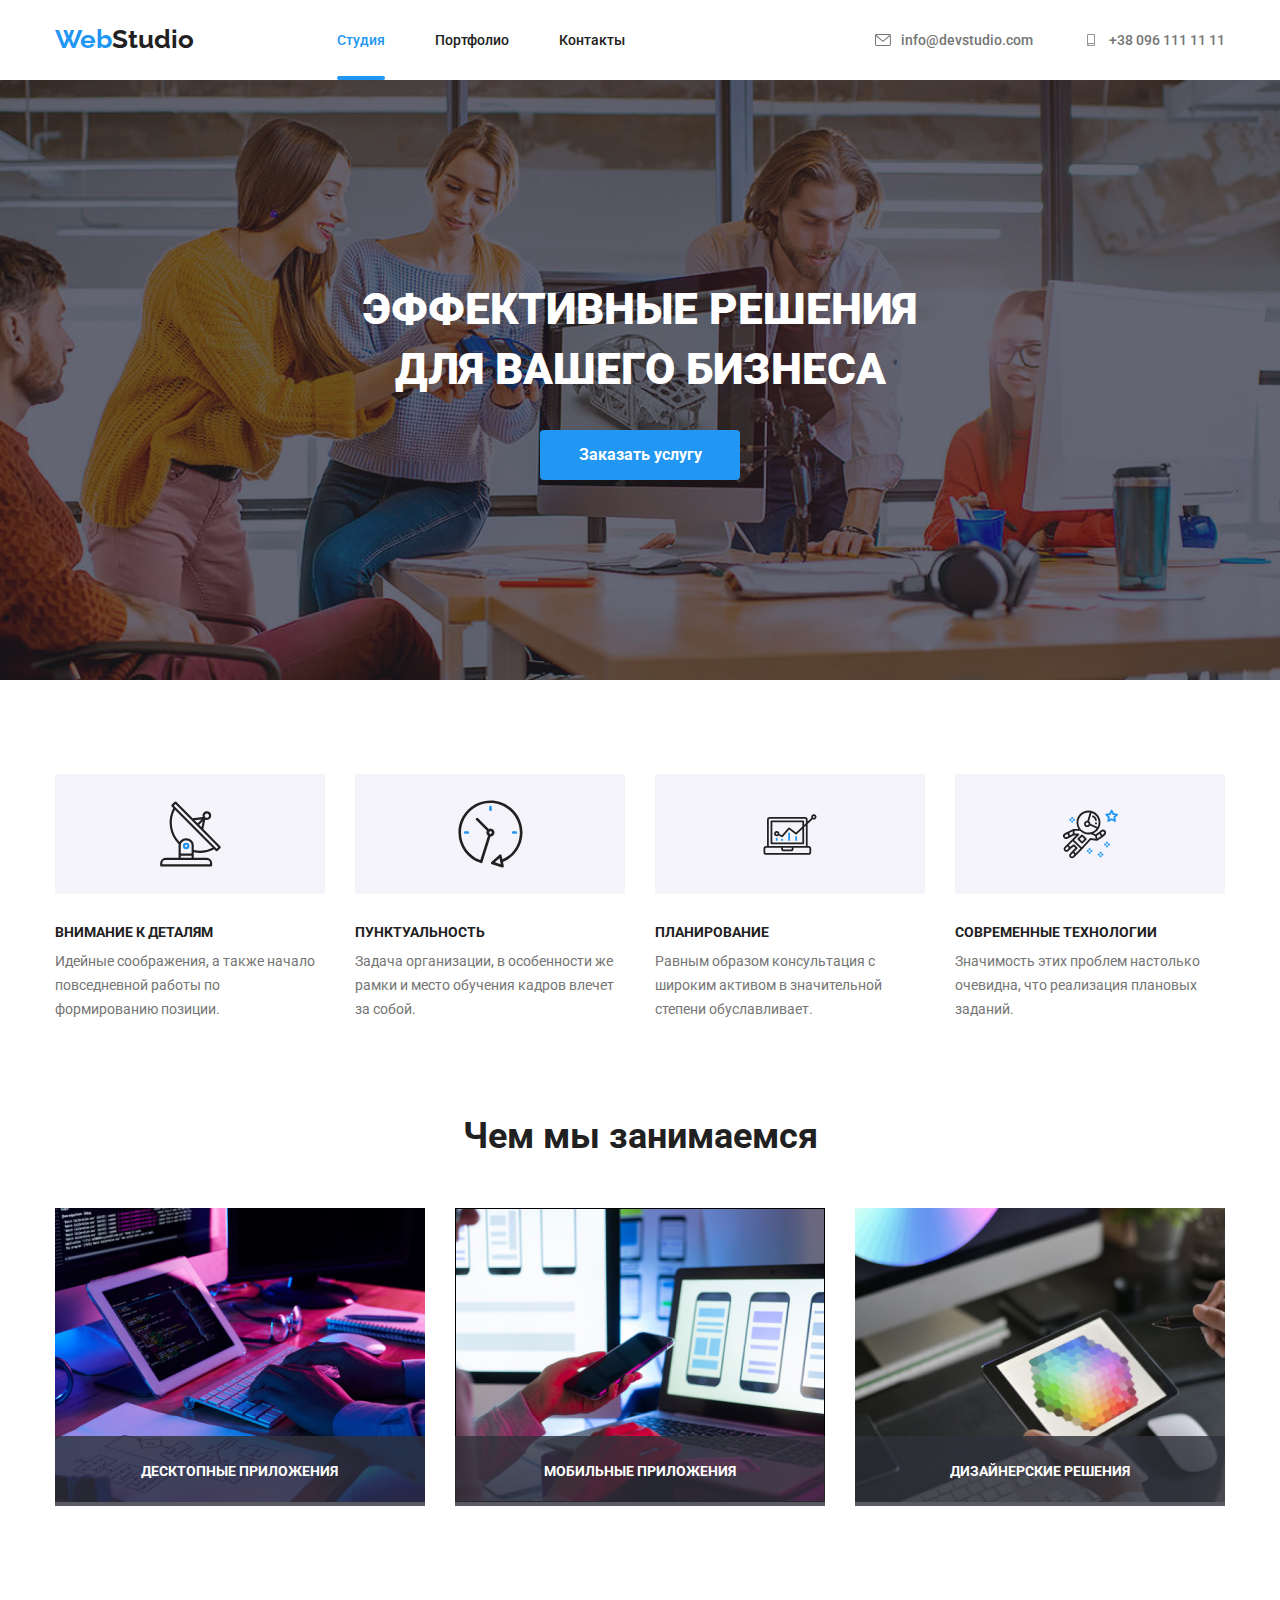
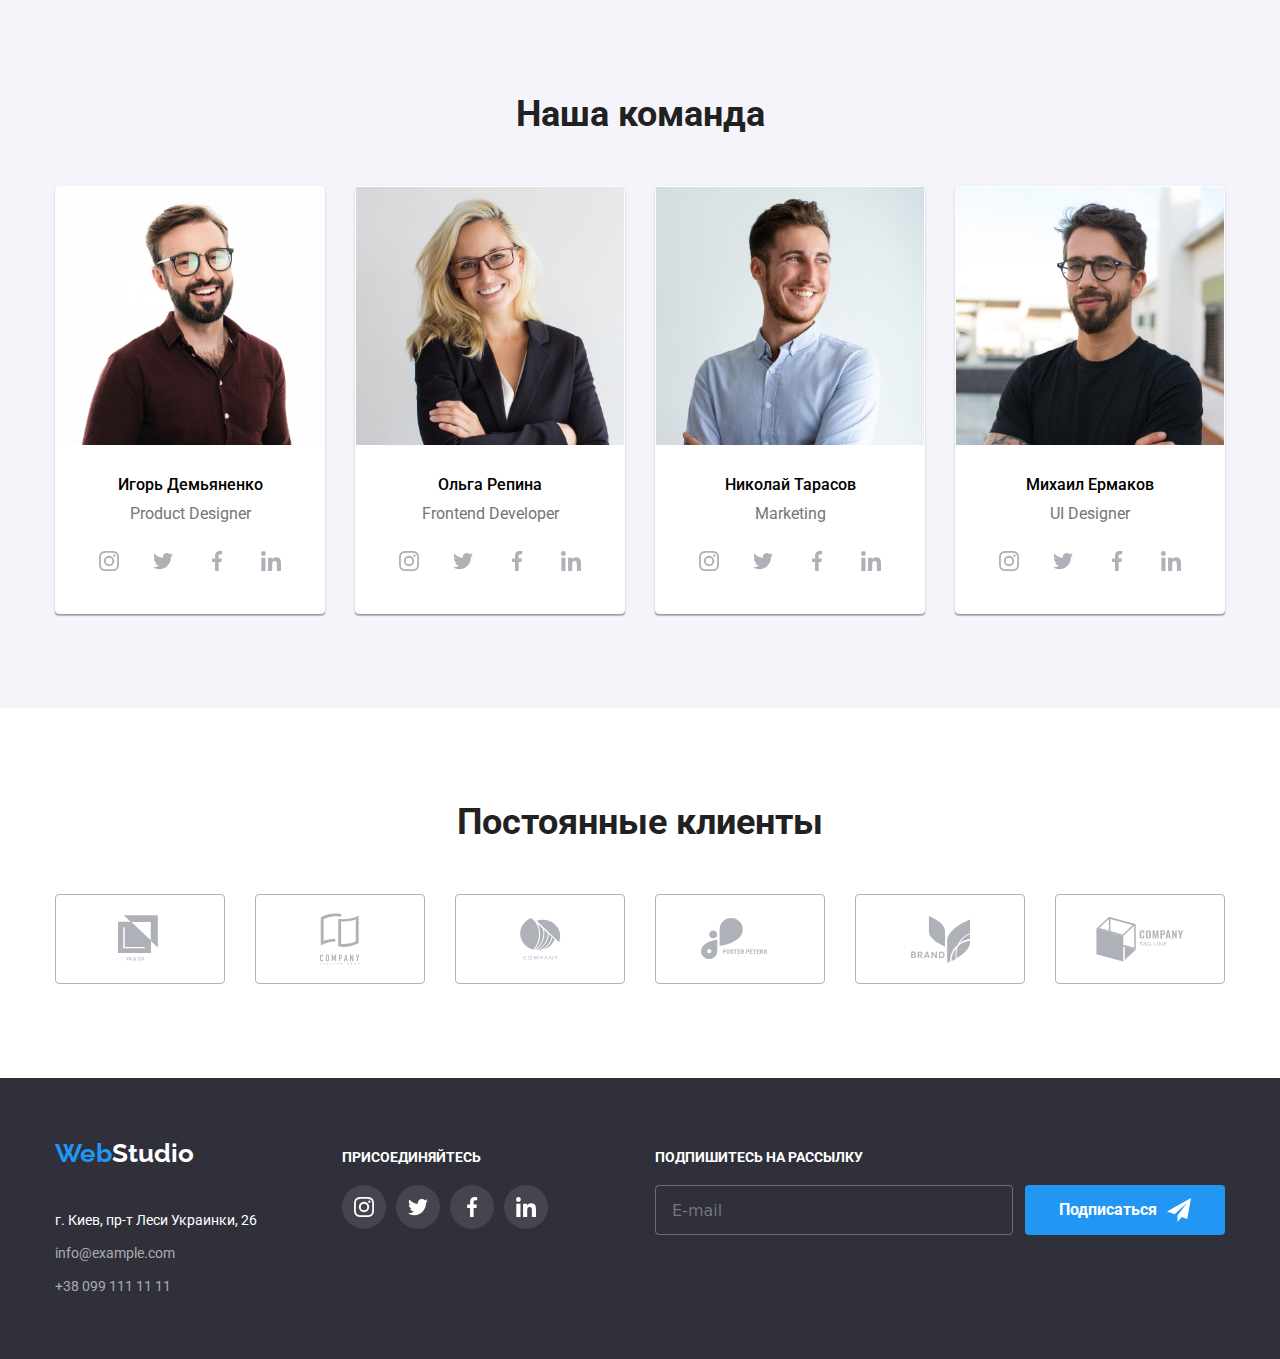
==== index.html @ daccf3bf "..." ====
<!DOCTYPE html>
<html lang="ru">
<head>
    <meta charset="UTF-8">
    <meta name="viewport" content="width=device-width, initial-scale=1.0">
    <title>Document</title>
    <link rel="stylesheet" href="./css/modern-normalize.css">
    <link rel="stylesheet" href="./css/main.css">
    <link rel="stylesheet" href="./css/variables.css">
<link rel="preconnect" href="https://fonts.gstatic.com">
<link href="https://fonts.googleapis.com/css2?family=Raleway:wght@700&family=Roboto:wght@400;500;700;900&display=swap" rel="stylesheet">
</head>
<body>
    <!-- HEADER -->

    
    <header class="page-header">
        <div class="conteiner flex">
       <nav class="nav-list">
             <a class="logo" href="./index.html"><span class="logo-first">Web</span>Studio</a>
         <ul class="nav-item">
             <li><a class="nav-link studio" href="./index.html">Студия</a></li>
             <li><a class="nav-link" href="./portfolio.html">Портфолио</a></li>
             <li><a class="nav-link" href="">Контакты</a></li>
         </ul> 
        </nav>
    
    <ul class="contacts-list"> 
        <li class="contacts-item">
            <a class="contacts" href="mailto:info@devstudio.com">
                <svg class="mail-icon" width="16px" height="12px">
                    <use href="./images/symbol-defs.svg#mail-1">

                    </use>
                </svg>info@devstudio.com</a>
        </li>
        <li class="contacts-item">
            <a class="contacts" href="tel:+380961111111">
                <svg class="mail-icon" width="16px" height="12px">
                <use href="./images/symbol-defs.svg#smartphone">
                </use>
            </svg>+38 096 111 11 11</a>
        </li>
    </ul>

</div>
    </header>

<!-- MAIN -->

    <main>
        <section class="hero">
            <div class="conteiner">
            
            <h1 class="hero-title">Эффективные решения<br> для вашего бизнеса
            </h1>
            <button class="hero-btn" data-open-modal> Заказать услугу</button>
            </div>
        </section>
    
    
    <section class="advant">
        <div class="conteiner">
        <h2 class="visually-hidden">Про нас</h2>
        <ul class="advant-list">
           <li class="list">
               <div class="advant-icon-box">
               <svg class="advant-icon" width="65px" height="70px">
                   <use href="./images/symbol-defs.svg#antenna">

                   </use>
               </svg>
            </div>
               <h3 class="advant-title"> Внимание к деталям</h3>
               <p class="advant-descript">Идейные соображения, а также начало повседневной работы по формированию позиции.</p>
            </li>
           <li class="list">
            <div class="advant-icon-box">
            <svg class="advant-icon" width="67px" height="70px">
                <use href="./images/symbol-defs.svg#clock">
            
                </use>
            </svg>
        </div>
               <h3 class="advant-title">Пунктуальность</h3>
               <p class="advant-descript">Задача организации, в особенности же рамки и место обучения кадров влечет за собой.</p>
            </li>
           <li class="list">
            <div class="advant-icon-box">
                  <svg class="advant-icon" width="70px" height="53px">
                      <use href="./images/symbol-defs.svg#diagram">
                        
                    </use>
                  </svg>
                </div>
               <h3 class="advant-title">Планирование</h3>
               <p class="advant-descript">Равным образом консультация с широким активом в значительной степени обуславливает.</p>
            </li>
            <li class="list">
                <div class="advant-icon-box">
                  <svg class="advant-icon" width="55px" height="60px">
                      <use href="./images/symbol-defs.svg#astronaut">
                  
                       </use>
                  </svg>
                </div>
                <h3 class="advant-title">Современные технологии</h3>
                <p class="advant-descript">Значимость этих проблем настолько очевидна, что реализация плановых заданий.</p>
            </li>
        </ul>
        </div>
    </section>


    <section class="about">
        <div class="conteiner">
        <h2 class="about-title">Чем мы занимаемся</h2>
      <ul class="about-list">
          <li class="about-item">
              <a class="about-link" href="">
                  <div class="about-tumb"><img src="./images/box_1.jpg" alt="фото">
                    <div class="about-overlay">
                        <p class="about-text">Десктопные приложения</p>
                    </div>
                </div>
                </a>
            </li>
          <li class="about-item">
              <a class="about-link"  href="">
                  <div class="about-tumb"><img src="./images/box_2.jpg" alt="фото">
                    <div class="about-overlay">
                        <p class="about-text">Мобильные приложения</p>
                    </div>
                </div>
                </a>
            </li>
          <li class="about-item">
              <a class="about-link"  href="">
                  <div class="about-tumb"><img src="./images/box_3.jpg" alt="фото">
                    <div class="about-overlay">
                        <p class="about-text">Дизайнерские решения</p>
                    </div>
                </div>
                </a>
            </li>
        </ul>
        </div>
    </section>


    <section class="page-team">
        <div class="conteiner">
        <h2 class="team-title">Наша команда</h2>
        <ul class="team-list">
           <li>
               <img class="team-logo" src="./images/img_1.jpg" alt="фото" width="270">
               <h3 class="team">Игорь Демьяненко</h3>
               <p class="team-profession">Product Designer</p>
               <ul class="social-network">
                   <li class="social-item">
                       <a class="social-link" href="#">
                           <svg class="social-icon" width="20px" height="20px">
                               <use href="./images/symbol-defs.svg#instagram"></use>
                            </svg>
                        </a>
                    </li>
                   <li class="social-item">
                       <a class="social-link" href="#">
                           <svg class="social-icon" width="20px" height="20px">
                               <use href="./images/symbol-defs.svg#twitter"></use>
                            </svg>
                        </a>
                    </li>
                   <li class="social-item">
                       <a class="social-link" href="#">
                           <svg class="social-icon" width="20px" height="20px">
                               <use href="./images/symbol-defs.svg#facebook"></use>
                            </svg>
                        </a>
                </li>
                   <li class="social-item">
                       <a class="social-link" href="#">
                           <svg class="social-icon" width="20px" height="20px">
                               <use href="./images/symbol-defs.svg#linkedin"></use>
                            </svg>
                        </a>
                    </li>
               </ul>
        </li>
           <li>
               <img class="team-logo"  src="./images/img_2.jpg" alt="фото" width="270">
               <h3 class="team">Ольга Репина</h3>
               <p class="team-profession">Frontend Developer</p>
            <ul class="social-network">
                <li class="social-item">
                    <a class="social-link" href="#">
                        <svg class="social-icon" width="20px" height="20px">
                            <use href="./images/symbol-defs.svg#instagram"></use>
                        </svg>
                    </a>
                </li>
                <li class="social-item">
                    <a class="social-link" href="#">
                        <svg class="social-icon" width="20px" height="20px">
                            <use href="./images/symbol-defs.svg#twitter"></use>
                        </svg>
                    </a>
                </li>
                <li class="social-item">
                    <a class="social-link" href="#">
                        <svg class="social-icon" width="20px" height="20px">
                            <use href="./images/symbol-defs.svg#facebook"></use>
                        </svg>
                    </a>
                </li>
                <li class="social-item">
                    <a class="social-link" href="#">
                        <svg class="social-icon" width="20px" height="20px">
                            <use href="./images/symbol-defs.svg#linkedin"></use>
                        </svg>
                    </a>
                </li>
            </ul>
        </li>
           <li>
               <img class="team-logo"  src="./images/img_3.jpg" alt="фото" width="270">
               <h3 class="team">Николай Тарасов</h3>
               <p class="team-profession">Marketing</p>
            <ul class="social-network">
                <li class="social-item">
                    <a class="social-link" href="#">
                        <svg class="social-icon" width="20px" height="20px">
                            <use href="./images/symbol-defs.svg#instagram"></use>
                        </svg>
                    </a>
                </li>
                <li class="social-item">
                    <a class="social-link" href="#">
                        <svg class="social-icon" width="20px" height="20px">
                            <use href="./images/symbol-defs.svg#twitter"></use>
                        </svg>
                    </a>
                </li>
                <li class="social-item">
                    <a class="social-link" href="#">
                        <svg class="social-icon" width="20px" height="20px">
                            <use href="./images/symbol-defs.svg#facebook"></use>
                        </svg>
                    </a>
                </li>
                <li class="social-item">
                    <a class="social-link" href="#">
                        <svg class="social-icon" width="20px" height="20px">
                            <use href="./images/symbol-defs.svg#linkedin"></use>
                        </svg>
                    </a>
                </li>
            </ul>
        </li>
           <li>
               <img class="team-logo"   src="./images/img_4.jpg" alt="фото" width="270">
               <h3 class="team">Михаил Ермаков</h3>
               <p class="team-profession">UI Designer</p>
            <ul class="social-network">
                <li class="social-item">
                    <a class="social-link" href="#">
                        <svg class="social-icon" width="20px" height="20px">
                            <use href="./images/symbol-defs.svg#instagram"></use>
                        </svg>
                    </a>
                </li>
                <li class="social-item">
                    <a class="social-link" href="#">
                        <svg class="social-icon" width="20px" height="20px">
                            <use href="./images/symbol-defs.svg#twitter"></use>
                        </svg>
                    </a>
                </li>
                <li class="social-item">
                    <a class="social-link" href="#">
                        <svg class="social-icon" width="20px" height="20px">
                            <use href="./images/symbol-defs.svg#facebook"></use>
                        </svg>
                    </a>
                </li>
                <li class="social-item">
                    <a class="social-link" href="#">
                        <svg class="social-icon" width="20px" height="20px">
                            <use href="./images/symbol-defs.svg#linkedin"></use>
                        </svg>
                    </a>
                </li>
            </ul>
        </li>
        </ul>
    </div>
    </section>

    <section class="regular">
        <div class="conteiner">
        <h2 class="title-regular">Постоянные клиенты</h2>
        <ul class="regular-list">
            <li class="regular-item">
        <a class="link-regular" href="#">
            <svg class="icon-regular" width="44px" height="49px">
                <use href="./images/symbol-defs.svg#logo-1">

                </use>
            </svg>
        </a>
        </li>
        <li class="regular-item">
        <a class="link-regular" href="#"><svg class="icon-regular" width="40px" height="52px">
            <use href="./images/symbol-defs.svg#logo-2">
        
            </use>
        </svg>
    </a>
    </li>
    <li class="regular-item">
        <a class="link-regular" href="#"><svg class="icon-regular" width="41px" height="42px">
            <use href="./images/symbol-defs.svg#logo-3">
        
            </use>
        </svg>
    </a>
    </li>
    <li class="regular-item">
        <a class="link-regular" href="#"><svg class="icon-regular" width="79px" height="42px">
            <use href="./images/symbol-defs.svg#logo-4">
        
            </use>
        </svg>
    </a>
    </li>
    <li class="regular-item">
        <a class="link-regular" href="#"><svg class="icon-regular" width="59px" height="47px">
            <use href="./images/symbol-defs.svg#logo-5">
        
            </use>
        </svg>
    </a>
    </li>
    <li class="regular-item">
        <a class="link-regular" href="#"><svg class="icon-regular" width="88px" height="45px">
            <use href="./images/symbol-defs.svg#logo-6">
        
            </use>
        </svg>
    </a>
    </li>
    </ul>
    </div>
    </section>
    <div class="backdrop is-hidden" data-backdrop>
        <div class="modal">
            <form class="form">

                <h2 class="form-title">Оставьте свои данные,мы вам перезвоним</h2>

                <div class="form-grup">
                <label for="name">Имя</label>
                <div class="input-conteiner">
                <input type="text" class="form-input" name="name" id="name">
                <span class="grup-icon">
                    <svg width="18px" height="18px">
                        <use href="./images/symbol-defs.svg#person-black">
                    
                        </use>
                    </svg>
                </span>
                </div>
                </div>
                
                <div class="form-grup">
                <label for="tel">Телефон</label>
                <div class="input-conteiner">
                <input type="tel" class="form-input" name="tel" id="tel">
                <span class="grup-icon">
                    <svg width="18px" height="18px">
                        <use href="./images/symbol-defs.svg#phone-black">
                    
                        </use>
                    </svg>
                </span>
                </div>
                </div>
                
                <div class="form-grup">
                <label for="mail">Почта</label>
                <div class="input-conteiner">
                <input type="email" class="form-input" name="mail" id="mail">
                <span class="grup-icon">
                    <svg width="18px" height="18px">
                        <use href="./images/symbol-defs.svg#email-black">
                    
                        </use>
                    </svg>
                </span>
                </div>
                </div>
                
                <div class="form-grup">
                <label for="comment">Комментарий</label>
                <textarea name="comment" id="comment" rows="10" placeholder="Введите текст"></textarea>
                </div>

                <div class="agree">
                <label class="agree-label">
                <input class="checkbox" type="checkbox" name="checkbox" value="checkbox">
                    <svg class="checkbox-icon" width="16px" height="15px">
                        <use href="./images/symbol-defs.svg#icon-ok">
                    
                        </use>
                    </svg>
                Соглашаюсь с рассылкой и принимаю <a class="form-link" href="#">Условия соглашения</a>
                </label>
                </div>

                <div class="form-btn">
                <button class="send-btn" type="submit">Отправить</button>
                </div>

            </form>
            <button class="btn-modal" data-close-modal>
                <svg class="icon-modal" width="100%" height="100%">
                    <use href="./images/symbol-defs.svg#close">

                    </use>
                </svg>
            </button>
        </div>
    </div>

 </main>

<!-- Footer -->

    <footer class="page-footer">
        <div class="conteiner foot">
        <div>
            <a class="logo-foot" href="./index.html"><span class="logo-first">Web</span>Studio</a>
        <address>
            <!-- вариант 2
                        <a href="#">г. Киев, пр-т Леси Украинки, 26</a>
                         <ul>
                        <li><a href="mailto:info@example.com">info@example.com</a></li>
                        <li><a href="tel:+380991111111">+38 099 111 11 11</a></li>
                    </ul> -->
            <!-- <p class="address">г. Киев, пр-т Леси Украинки, 26</p> -->
            <ul class="contact-list">
                <li>г. Киев, пр-т Леси Украинки, 26</li>
                <li>info@example.com</li>
                <li>+38 099 111 11 11</li>
            </ul>
        </address>
    </div>
        <div class="join">
            <p class="join-them">присоединяйтесь</p>
            <ul class="join-list">
                <li class="join-item">
                    <a class="join-link" href="#"><svg class="icon-regular" width="20px" height="20px">
                    <use href="./images/symbol-defs.svg#instagram">
                
                    </use>
                </svg>
            </a>
        </li>
                <li class="join-item">
                    <a class="join-link" href="#"><svg class="icon-regular" width="20px" height="20px">
                    <use href="./images/symbol-defs.svg#twitter">
                
                    </use>
                </svg>
            </a>
        </li>
                <li class="join-item">
                    <a class="join-link" href="#"><svg class="icon-regular" width="20px" height="20px">
                    <use href="./images/symbol-defs.svg#facebook">
                
                    </use>
                </svg>
            </a>
        </li>
                <li class="join-item">
                    <a class="join-link" href="#"><svg class="icon-regular" width="20px" height="20px">
                    <use href="./images/symbol-defs.svg#linkedin">
                
                    </use>
                </svg>
            </a>
        </li>
            </ul>
        </div>
        <div class="sign">
            <p class="sign-title">Подпишитесь на рассылку</p>
            <form class="form-foot">
                <div class="form-foot-items">
                <input type="email" name="sign-mail" id="sign-mail" placeholder="E-mail">
                <button class="btn-sign" type="submit">Подписаться
                    <svg class="sign-icon" width="24px" height="24px">
                    <use href="./images/symbol-defs.svg#icon-send">

                    </use>
                </svg>
            </button>
                </div>
            </form>
        </div>
        </div>
    </footer>
    <script>
        const refs = {
            openModalBtn: document.querySelector("[data-open-modal]"),
            closeModalBtn: document.querySelector("[data-close-modal]"),
            backdrop: document.querySelector("[data-backdrop]"),
        };

        refs.openModalBtn.addEventListener("click", toggleModal);
        refs.closeModalBtn.addEventListener("click", toggleModal);

        refs.backdrop.addEventListener("click", logBackdropClick);

        function toggleModal() {
            refs.backdrop.classList.toggle("is-hidden");
        }

        function logBackdropClick() {
            console.log("Это клик в бекдроп");
        }
    </script>
</body>
</html>
---- css/main.css ----
.visually-hidden{
    position: absolute;
    width: 1px;
    height: 1px;
    margin: -1px;
    border: 0;
    padding: 0;
    white-space: nowrap;
    clip-path: inset(100%);
    clip: rect(0 0 0 0);
    overflow: hidden;
}

/* основные стили */

.conteiner{
    width: 1200px;
    padding: 0 15px;
    margin-left: auto;
    margin-right: auto;
}

ul,
h1,
h2,
h3,
h4,
p{
    margin: 0px;
    padding: 0px;
}

        /* Header */


.logo{

    /* font-family: 'Raleway', sans-serif;
    font-weight: 700;
    font-size: 26px;
    line-height: 30,52px;
    color: var(--black); */
    padding-top: 24px;
    padding-bottom: 24px;
    font-family: 'Raleway', sans-serif;
    font-weight: bold;
    font-size: 26px;
    line-height: 1.192;
    color: var(--black);

}


.flex{
    display: flex;
}

.logo-first{
    color: var(--blue);
}

.nav-list,
.nav-item,
.contacts-list
{
    display: flex;
}


.nav-list{
    
    align-items: center;
    padding-top: 24px;
    padding-bottom: 25px;
    max-height: 80px;
}

.nav-item li{
    margin-left: 50px;
}

.contacts-list .contacts-item + .contacts-item {
    margin-left: 50px;
}


.contacts-list{
    margin-left: auto;
    display: flex;
    align-items: center;
}

.nav-item >li{
    position: relative;
    padding-top: 32px;
    margin-left: 50px;
    padding-bottom: 32px;
}

.nav-link{
    transition: var(--time);
    padding-bottom: 32px;
    padding-top: 32px;
}

.nav-link.studio{
    color: var(--blue);
}

.nav-link::after{
    content: '';
    position: absolute;
    bottom: 0px;
    left: 0px;
    height: 4px;
    width: 100%;
    border-radius: 2px;
    background-color: var(--blue);
    opacity: 0;
    transform: scaleX(0);
    transition: opacity var(--time-function) var(--time),transform var(--time-function) var(--time);

}

.nav-link.studio::after{
    opacity: 1;
    transform: scaleX(1);
}

.nav-link:hover::after{
    opacity: 1;
    transform: scaleX(1)
}

.nav-link:hover,
.nav-link:focus{
    color: var(--blue);
    fill: var(--blue);
}

.mail-icon{
    fill: currentColor;
}

.nav-item{
    display: flex;
    align-items: center;
    font-family: 'Roboto', sans-serif;
    font-weight: 500;
    font-size: 14px;
    line-height: 1.142;
    color: var(--black);
    margin-left: 93px;
}

.nav-link{
    color: var(--black);
}

.mail-icon{
    margin-right: 10px;
}

.contacts{
    display: flex;
    align-items: center;
    font-family: 'Roboto', sans-serif;
    font-weight: 500;
    font-size: 14px;
    line-height: 1.142;
    color: var(--gray);
    fill: var(--gray);
    transition: color var(--time-function) var(--time);
}

.contacts:hover,
.contacts:focus{
    color: var(--blue)
}
          /* MAIN */


.hero-title{
    font-family: 'Roboto', sans-serif;
    font-weight: 900;
    font-size: 44px;
    line-height: 1.363;
    text-transform: uppercase;
    color: var(--white);

}


.hero{
    padding-bottom: 200px;
    padding-top: 200px;
    text-align: center;
    background-image: linear-gradient(
        to right,
        rgba(47, 48, 58, 0.4),
        rgba(47, 48, 58, 0.4)),
        url(../images/Img.jpg);
    background-repeat: no-repeat;
    background-size: cover;
    background-position: center;
    max-width: 1600px;
    height: 600px;
    margin-left: auto;
    margin-right: auto;
}


.hero-btn{
    height: 50px;
    width: 200px;
    margin-top: 30px;
    padding: 10px 32px;
    border-radius: 4px;

    font-family: 'Roboto', sans-serif;
    font-weight: 700;
    font-size: 16px;
    line-height: 1.875;
    background-color: var(--blue);
    border: none;
    color: var(--white);
     
}

.advant-icon{
    display: block;
    max-width: 100%;
    align-items: center;
    justify-content: center;
    margin-right: auto;
    margin-left: auto;
}

.advant{
    padding-top: 94px;
}

.advant-list{
    display: flex;
    justify-content: center;
    flex-wrap: wrap;
    margin-left: -30px;
}

.advant-list >.list{
    flex-basis: calc(100% / 4 - 30px);
    margin-left: 30px;
    
}

.advant-title{
    font-family: 'Roboto', sans-serif;
    font-weight: 700;
    font-size: 14px;
    line-height: 1.142;
    color: var(--black);
    text-transform: uppercase;
    margin-bottom: 10px;
    margin-top: 30px;
    
}

.advant-icon-box{
    display: flex;
    justify-content: center;
    align-items: center;
    margin-bottom: 30px;
    width: 270px;
    height: 120px;
    background-color: var(--background-buton);
}

.advant-descript{
    font-family: 'Roboto', sans-serif;
    font-weight: 400;
    font-size: 14px;
    line-height: 1.714;
    color: var(--gray);
}

.about-title,
.team-title{
    font-family: 'Roboto', sans-serif;
    font-weight: 700;
    font-size: 36px;
    line-height: 1.166;
    color: var(--black);
}

.about{
    padding-top: 94px;
    padding-bottom: 94px;
}

.about-title,
.team-title{
    text-align: center;
    margin-bottom: 50px;

}

.about-link{
    display: inline-block;
}

.about-list{
    display: flex;
    flex-wrap: wrap;
    justify-content: space-between;
    margin-right: -30px;
    
}

img{
    display: block;
    max-width: 100%;
}

.about-list >.about-item{
    position: relative;
    flex-basis: calc(100% / 3 - 30px);
    margin-right: 30px;
}

.about-overlay{
    position: absolute;
    bottom: 0px;
    left: 0px;
    width: 100%;
    height: 70px;
    padding-top: 27px;
    padding-bottom: 27px;
    background-image: linear-gradient(to right,var(--overlay), var(--overlay));

}

.about-text{
    font-family: 'Roboto', sans-serif;
    font-weight: 700;
    font-style: normal;
    font-size: 14px;
    line-height: 1.172;
    text-transform: uppercase;
    text-align: center;

    color: var(--white);

}

.page-team{
    padding-top: 94px;
    padding-bottom: 94px;
    background-color: var(--background-buton);
    max-width: 1600px;
    max-height: 708px;
    margin-left: auto;
    margin-right: auto;
    
}

.social-network{
    display: flex;
    align-items: center;
    justify-content: space-between;
    max-width: 206px;
    max-height: 44px;
    margin-left: auto;
    margin-right: auto;
    margin-top: 16px;
    margin-bottom: 30px;
}

.social-link{
    display: flex;
    align-items: center;
    justify-content: center;
    width: 44px;
    height: 44px;
    margin-right: 22px;
    border-radius: 50%;
    color: var(--icon);
    transition: color var(--time-function) var(--time),background-color var(--time-function) var(--time);
}

.social-link:last-child{
    margin-right: 0px;
}

.social-icon{
    fill: currentColor;
}

.social-link:hover,
.social-link:focus{
    color: var(--white);
    background-color: var(--blue);

}

.team-list{
    display: flex;
    flex-wrap: wrap;
    justify-content: space-between;
    margin-right: -30px;
    padding-bottom: 30px;

}

.team-list > li{
    flex-basis: calc(100% / 4 - 30px);
    margin-right: 30px;
    border: 1px solid #ffffff;
    border-radius: 4px;
    box-shadow: 0px 1px 3px rgba(0, 0, 0, 0.12), 0px 1px 1px rgba(0, 0, 0, 0.14), 0px 2px 1px rgba(0, 0, 0, 0.2);
    background-color: var(--white);
}


.team{
    margin-bottom: 10px;
    margin-top: 30px;
    text-align: center;
    font-family: 'Roboto', sans-serif;
    font-weight: 500;
    font-size: 16px;
    line-height: 1.187;
}

.team-profession{
    text-align: center;
    font-family: 'Roboto', sans-serif;
    font-weight: 400;
    font-size: 16px;
    line-height: 1.187;
    color: var(--gray);
}

/* REGULAR */

.regular{
    padding-top: 94px;
    padding-bottom: 94px;
    
}

.title-regular{
    margin-bottom: 50px;
    text-align: center;
    font-family: 'Roboto', sans-serif;
    font-weight: 700;
    font-size: 36px;
    line-height: 1.166;
    color: var(--black);
}

.regular-list{
    display: flex;
    align-items: center;
    justify-content: space-between;
}


.link-regular{
    display: flex;
    align-items: center;
    justify-content: center;
    width: 170px;
    height: 90px;
    fill: var(--icon);
    border: 1px solid var(--icon);
    border-radius: 4px;
    margin-right: 30px;
    transition: fill var(--time-function) var(--time), border-color var(--time-function) var(--time);
    
}

.link-regular:hover,
.link-regular:focus{
    fill: var(--blue);
    border-color: var(--blue);

}

.icon-regular{
    color: currentColor;
}

/* MODAL */

.backdrop{
    position: fixed;
    top: 0;
    left: 0;
    width: 100%;
    height: 100%;
    background-image: linear-gradient( to right, var(--background-modal), var(--background-modal) );
    opacity: 1;
    transition: opacity var(--time-function) var(--time);
}

.backdrop.is-hidden{
    opacity: 0;
    pointer-events: none;
}

.modal{
    position: absolute;
    top: 50%;
    left: 50%;
    transform: translate(-50%, -50%);
    transform-origin: center;
    width: 528px;
    height: 581px;
    background-color: var(--white);
    border-radius: 4px;
    padding: 40px 39px 40px 41px;
}

.btn-modal{
    position: absolute;
    border: none;
    height: 30px;
    width: 30px;
    background-color: var(--white);
    top: 8px;
    right: 8px;
}

.btn-modal:hover,
.btn-modal:focus{
    border: 1px solid var(--blue);
}

.icon-modal{
    position: absolute;
    top: 0px;
    left: 0px;
}

/* FORM */

.form-title{
    font-family: 'Roboto', sans-serif;
    font-style: normal;
    font-weight: bold;
    font-size: 20px;
    line-height: 1.15;
    color: var(--black);
    text-align: center;
    letter-spacing: 0.03em;
    margin-bottom: 12px;
}

.form-link{
    text-decoration: underline;
    color: var(--blue);
}

.form-grup label{
    font-family: 'Roboto', sans-serif;
    font-style: normal;
    font-weight: normal;
    font-size: 12px;
    line-height: 1.166;
    color: var(--black);
    margin-bottom: 4px;

}

.form-grup input{
    height: 40px;
    width: 100%;
    padding: 12px 12px 12px 42px;
    border: 1px solid rgba(33, 33, 33, 0.2);
    border-radius: 4px;
    margin-bottom: 10px;
    cursor: pointer;
    outline: none;
}

.form-grup{
    display: flex;
    flex-direction: column;
}

.input-conteiner{
    position: relative;
}


.grup-icon{
    position: absolute;
    top: 11px;
    left: 12px;
    display: inline-block;
}

.form-input:focus {
    border-color: var(--blue);
    transition: border-color var(--time-function) var(--time);
}

.form-input:focus + .grup-icon {
    fill: var(--blue);
    transition: fill var(--time-function) var(--time);
}


textarea{
    resize: none;
    border: 1px solid rgba(33, 33, 33, 0.2);
    border-radius: 4px;
    max-height: 120px;
    outline: none;
    padding: 12px 16px;
    margin-bottom: 20px;
}

textarea:focus {
    border-color: var(--blue);
    transition: border-color var(--time-function) var(--time);
}

.agree{
    margin-bottom: 30px;
}

.form-btn{
    text-align: center;
}

.send-btn{
    height: 50px;
    width: 200px;
    padding: 10px 0px;
    border-radius: 4px;

    font-family: 'Roboto', sans-serif;
    font-weight: 700;
    font-size: 16px;
    line-height: 1.875;
    text-align: center;
    background-color: var(--blue);
    border: none;
    color: var(--white);
}

.agree input[type='checkbox']{
    -webkit-appearance: none;
    -moz-appearance: none;
    appearance: none;
}

.agree-label{
    display: flex;
    align-items: center;
    justify-content: center;
    font-family: 'Roboto', sans-serif;
    font-weight: normal;
    font-style: normal;
    font-size: 14px;
    line-height: 1.714;
    text-align: center;
    color: var(--gray);
    cursor: pointer;
    
}

.checkbox-icon{
    display: inline-block;
    margin-right: 8px;
    width: 16px;
    height: 15px;
    border: 1px solid var(--black);
    border-radius: 2px;
    box-shadow: 0px 4px 4px 0px rgb(0 0 0 / 25%);
    transition: display var(--time-function) var(--time);
}

.checkbox:checked + .checkbox-icon{
    background-color: var(--blue);
    border: none;
} 


/* PORTFOLIO */

      /* FOOTER */

.page-footer{
    background-color: var(--background-foot);
    padding-top: 60px;
    padding-bottom: 60px;
    max-width: 1600px;
    margin-left: auto;
    margin-right: auto;
}

/* .address{
    font-family: 'Roboto', sans-serif;
    font-weight: 400;
    font-size: 14px;
    line-height: 1.714;
    color: var(--white);
} */
.conteiner.foot{
    display: flex;
    align-items: baseline;
    justify-content: space-between;

}

.join{
    display: flex;
    flex-wrap: wrap;
    align-items: center;
    text-align: center;
    margin-left: 70px;
    height: 80px;
    width: 206px;
}

.join-item{
    margin-right: 10px;
}

.join-them{
    font-family: 'Roboto', sans-serif;
    font-weight: bold;
    font-size: 14px;
    line-height: 1.142;
    margin-bottom: 20px;
    text-transform: uppercase;
    color: var(--white);
}

.join-list{
    display: flex;
    align-items: center;
    justify-content: space-between;
    
}

.join-link{
    height: 44px;
    width: 44px;
    display: flex;
    align-items: center;
    justify-content: center;
    background-color: var(--icon-foot);
    border-radius: 50%;
    fill: var(--white);
    transition: background-color var(--time-function) var(--time);
}

.join-link:hover,
.join-link:focus{
    background-color: var(--blue);
}

.logo-foot{
    display: inline-block;
    width: 145px;
    height: 31px;
    font-family: 'Raleway', sans-serif;
    font-weight: bold;
    font-size: 26px;
    line-height: 1.192;
    color: var(--white);
    margin-bottom: 20px;
}

.contact-list > li:first-child{
    font-family: 'Roboto', sans-serif;
    font-weight: 400;
    font-size: 14px;
    line-height: 1.714;
    color: var(--white);
    margin-top: 20px;
    margin-bottom: 9px;
}

.contact-list > li:last-child{
    margin-top: 9px;
}

.contact-list{
    font-family: 'Roboto', sans-serif;
    font-weight: 400;
    font-size: 14px;
    line-height: 1.714;
    color: var(--gray-op60);
}

.sign{
    display: flex;
    flex-direction: column;
    margin-left: 93px;
}

.form-foot-items{
    display: flex;
    justify-content: center;
    align-items: center;
}

.sign-title{
    font-family: 'Roboto', sans-serif;
    font-weight: bold;
    font-size: 14px;
    line-height: 1.142;
    margin-bottom: 20px;
    text-transform: uppercase;
    color: var(--white);
    
}

.sign-icon{
    margin-left: 10px;
}

.btn-sign{
    display: flex;
    justify-content: center;
    align-items: center;
    height: 50px;
    width: 200px;
    padding: 10px 0px;
    margin-left: 12px;
    border-radius: 4px;

    font-family: 'Roboto', sans-serif;
    font-style: normal;
    font-weight: bold;
    font-size: 16px;
    line-height: 1.875;
    text-align: center;
    background-color: var(--blue);
    border: none;
    color: var(--white);
}


.sign input{
    padding: 15px 16px;
    border: 1px solid rgba(255, 255, 255, 0.3);
    border-radius: 4px;
    width: 358px;
    height: 50px;
    background-color: inherit;
    

}
---- css/variables.css ----
:root{
    --blue: rgba( 33,150,243,1);
    --black: rgba(33,33,33,1);
    --gray: rgba(117,117,117,1);
    --gray-op60: rgba(255,255,255,0.6);
    --white: rgba(255,255,255,1);
    --background-buton: rgba(245,244,250,1);
    --background-foot: rgba(47,48,58,1);
    --border: rgba(238,238,238,1);
    --border-head: rgba(236,236,236,1);
    --icon: rgba(175,177,184,1);
    --icon-foot: rgba(255,255,255,0.1);
    --background-modal: rgba(0, 0, 0, 0.2);
    --modal-btn: rgba(0, 0, 0, 0.1);
    --bacground-card: rgba(33,150,243,0.9);
    --overlay: rgba(47,48,58,0.8);
    --time-function: cubic-bezier(0.4, 0, 0.2, 1);
    --time: 250ms;
}
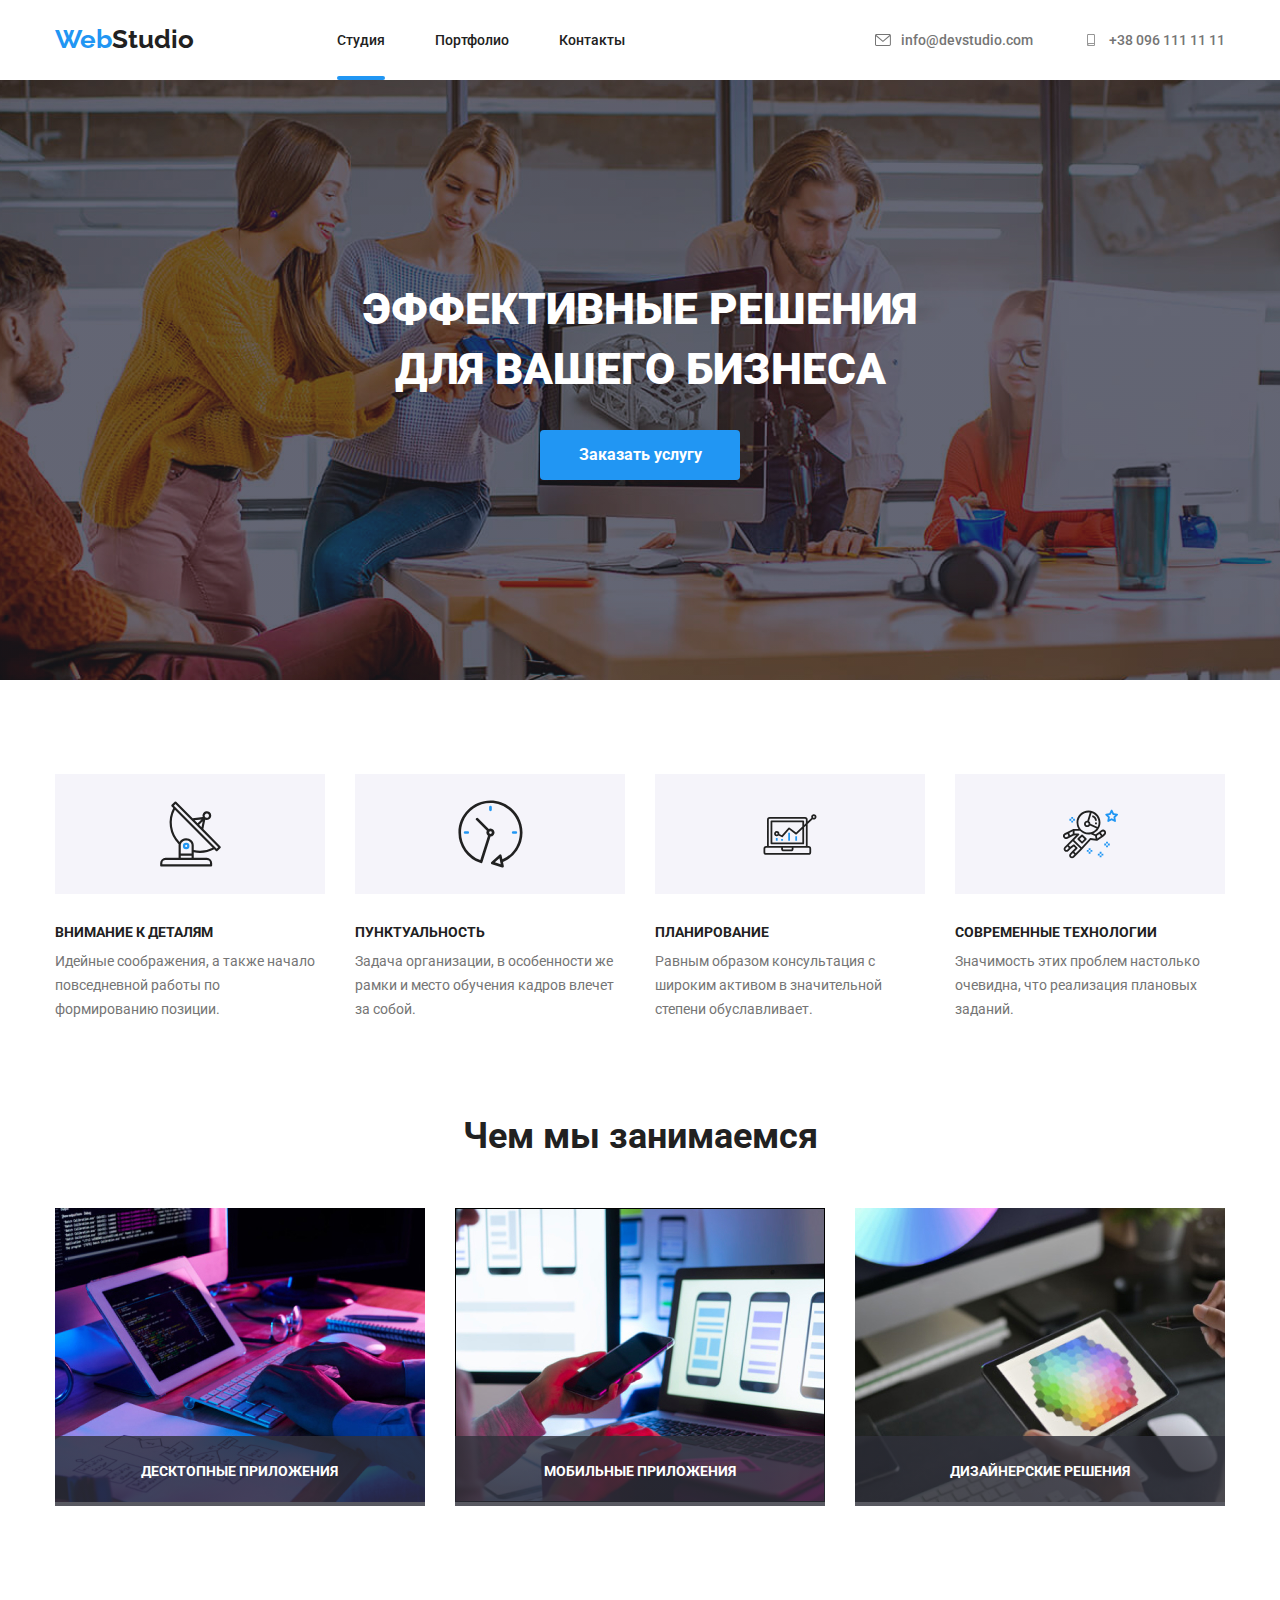
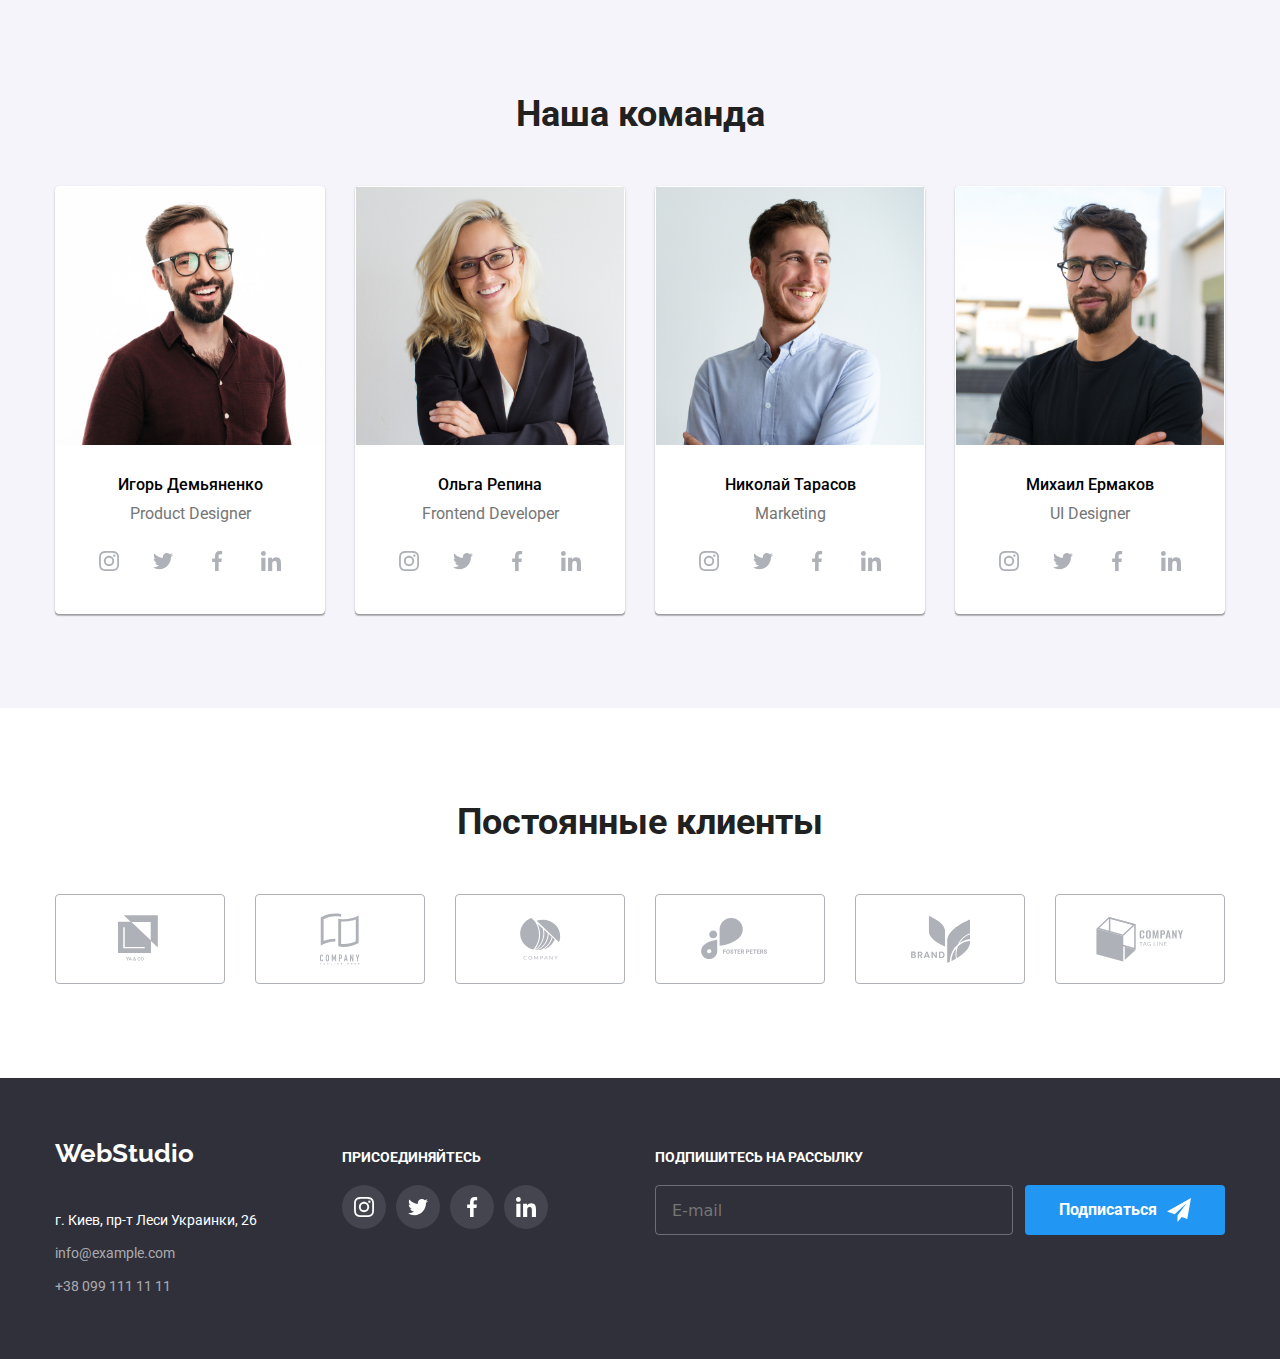
==== commit ca9ecdde: "вроде бы получается)" ====
--- a/index.html
+++ b/index.html
@@ -15,28 +15,28 @@
 
     
     <header class="page-header">
-        <div class="conteiner flex">
-       <nav class="nav-list">
-             <a class="logo" href="./index.html"><span class="logo-first">Web</span>Studio</a>
-         <ul class="nav-item">
-             <li><a class="nav-link studio" href="./index.html">Студия</a></li>
-             <li><a class="nav-link" href="./portfolio.html">Портфолио</a></li>
-             <li><a class="nav-link" href="">Контакты</a></li>
+        <div class="conteiner page-header__conteiner">
+       <nav class="site-nav">
+             <a class="logo" href="./index.html"><span class="logo__image">Web</span>Studio</a>
+         <ul class="site-nav__list">
+             <li class="site-nav__item"><a class="site-nav__link site-nav__link--active" href="./index.html">Студия</a></li>
+             <li class="site-nav__item"><a class="site-nav__link" href="./portfolio.html">Портфолио</a></li>
+             <li class="site-nav__item"><a class="site-nav__link" href="">Контакты</a></li>
          </ul> 
         </nav>
     
-    <ul class="contacts-list"> 
-        <li class="contacts-item">
-            <a class="contacts" href="mailto:info@devstudio.com">
-                <svg class="mail-icon" width="16px" height="12px">
+    <ul class="contacts"> 
+        <li class="contacts__item">
+            <a class="contacts__link" href="mailto:info@devstudio.com">
+                <svg class="contacts__icon" width="16px" height="12px">
                     <use href="./images/symbol-defs.svg#mail-1">
 
                     </use>
                 </svg>info@devstudio.com</a>
         </li>
-        <li class="contacts-item">
-            <a class="contacts" href="tel:+380961111111">
-                <svg class="mail-icon" width="16px" height="12px">
+        <li class="contacts__item">
+            <a class="contacts__link" href="tel:+380961111111">
+                <svg class="contacts__icon" width="16px" height="12px">
                 <use href="./images/symbol-defs.svg#smartphone">
                 </use>
             </svg>+38 096 111 11 11</a>
@@ -52,9 +52,9 @@
         <section class="hero">
             <div class="conteiner">
             
-            <h1 class="hero-title">Эффективные решения<br> для вашего бизнеса
+            <h1 class="hero__title">Эффективные решения<br> для вашего бизнеса
             </h1>
-            <button class="hero-btn" data-open-modal> Заказать услугу</button>
+            <button class="hero__btn" data-open-modal> Заказать услугу</button>
             </div>
         </section>
     
@@ -62,50 +62,50 @@
     <section class="advant">
         <div class="conteiner">
         <h2 class="visually-hidden">Про нас</h2>
-        <ul class="advant-list">
-           <li class="list">
-               <div class="advant-icon-box">
-               <svg class="advant-icon" width="65px" height="70px">
+        <ul class="advant__list">
+           <li class="advant__item">
+               <div class="advant-box">
+               <svg class="advant-box__icon" width="65px" height="70px">
                    <use href="./images/symbol-defs.svg#antenna">
 
                    </use>
                </svg>
             </div>
-               <h3 class="advant-title"> Внимание к деталям</h3>
-               <p class="advant-descript">Идейные соображения, а также начало повседневной работы по формированию позиции.</p>
-            </li>
-           <li class="list">
-            <div class="advant-icon-box">
-            <svg class="advant-icon" width="67px" height="70px">
+               <h3 class="advant__title"> Внимание к деталям</h3>
+               <p class="advant__descript">Идейные соображения, а также начало повседневной работы по формированию позиции.</p>
+            </li>
+           <li class="advant__item">
+            <div class="advant-box">
+            <svg class="advant-box__icon" width="67px" height="70px">
                 <use href="./images/symbol-defs.svg#clock">
             
                 </use>
             </svg>
         </div>
-               <h3 class="advant-title">Пунктуальность</h3>
-               <p class="advant-descript">Задача организации, в особенности же рамки и место обучения кадров влечет за собой.</p>
-            </li>
-           <li class="list">
-            <div class="advant-icon-box">
-                  <svg class="advant-icon" width="70px" height="53px">
+               <h3 class="advant__title">Пунктуальность</h3>
+               <p class="advant__descript">Задача организации, в особенности же рамки и место обучения кадров влечет за собой.</p>
+            </li>
+           <li class="advant__item">
+            <div class="advant-box">
+                  <svg class="advant-box__icon" width="70px" height="53px">
                       <use href="./images/symbol-defs.svg#diagram">
                         
                     </use>
                   </svg>
                 </div>
-               <h3 class="advant-title">Планирование</h3>
-               <p class="advant-descript">Равным образом консультация с широким активом в значительной степени обуславливает.</p>
-            </li>
-            <li class="list">
-                <div class="advant-icon-box">
-                  <svg class="advant-icon" width="55px" height="60px">
+               <h3 class="advant__title">Планирование</h3>
+               <p class="advant__descript">Равным образом консультация с широким активом в значительной степени обуславливает.</p>
+            </li>
+            <li class="advant__item">
+                <div class="advant-box">
+                  <svg class="advant-box__icon" width="55px" height="60px">
                       <use href="./images/symbol-defs.svg#astronaut">
                   
                        </use>
                   </svg>
                 </div>
-                <h3 class="advant-title">Современные технологии</h3>
-                <p class="advant-descript">Значимость этих проблем настолько очевидна, что реализация плановых заданий.</p>
+                <h3 class="advant__title">Современные технологии</h3>
+                <p class="advant__descript">Значимость этих проблем настолько очевидна, что реализация плановых заданий.</p>
             </li>
         </ul>
         </div>
@@ -114,31 +114,31 @@
 
     <section class="about">
         <div class="conteiner">
-        <h2 class="about-title">Чем мы занимаемся</h2>
-      <ul class="about-list">
-          <li class="about-item">
-              <a class="about-link" href="">
+        <h2 class="about__title">Чем мы занимаемся</h2>
+      <ul class="about__list">
+          <li class="about__item">
+              <a class="about__link" href="">
                   <div class="about-tumb"><img src="./images/box_1.jpg" alt="фото">
                     <div class="about-overlay">
-                        <p class="about-text">Десктопные приложения</p>
+                        <p class="about-overlay__text">Десктопные приложения</p>
                     </div>
                 </div>
                 </a>
             </li>
-          <li class="about-item">
-              <a class="about-link"  href="">
+          <li class="about__item">
+              <a class="about__link"  href="">
                   <div class="about-tumb"><img src="./images/box_2.jpg" alt="фото">
                     <div class="about-overlay">
-                        <p class="about-text">Мобильные приложения</p>
+                        <p class="about-overlay__text">Мобильные приложения</p>
                     </div>
                 </div>
                 </a>
             </li>
-          <li class="about-item">
-              <a class="about-link"  href="">
+          <li class="about__item">
+              <a class="about__link"  href="">
                   <div class="about-tumb"><img src="./images/box_3.jpg" alt="фото">
                     <div class="about-overlay">
-                        <p class="about-text">Дизайнерские решения</p>
+                        <p class="about-overlay__text">Дизайнерские решения</p>
                     </div>
                 </div>
                 </a>
@@ -150,142 +150,142 @@
 
     <section class="page-team">
         <div class="conteiner">
-        <h2 class="team-title">Наша команда</h2>
-        <ul class="team-list">
-           <li>
-               <img class="team-logo" src="./images/img_1.jpg" alt="фото" width="270">
-               <h3 class="team">Игорь Демьяненко</h3>
-               <p class="team-profession">Product Designer</p>
-               <ul class="social-network">
-                   <li class="social-item">
-                       <a class="social-link" href="#">
-                           <svg class="social-icon" width="20px" height="20px">
+        <h2 class="page-team__title">Наша команда</h2>
+        <ul class="page-team__list">
+           <li class="page-team__item">
+               <img class="page-team__logo" src="./images/img_1.jpg" alt="фото" width="270">
+               <h3 class="page-team__name">Игорь Демьяненко</h3>
+               <p class="page-team__profession">Product Designer</p>
+               <ul class="social-list">
+                   <li class="social-list__item">
+                       <a class="social-list__link" href="#">
+                           <svg class="social-list__icon" width="20px" height="20px">
                                <use href="./images/symbol-defs.svg#instagram"></use>
                             </svg>
                         </a>
                     </li>
-                   <li class="social-item">
-                       <a class="social-link" href="#">
-                           <svg class="social-icon" width="20px" height="20px">
+                   <li class="social-list__item">
+                       <a class="social-list__link" href="#">
+                           <svg class="social-list__icon" width="20px" height="20px">
                                <use href="./images/symbol-defs.svg#twitter"></use>
                             </svg>
                         </a>
                     </li>
-                   <li class="social-item">
-                       <a class="social-link" href="#">
-                           <svg class="social-icon" width="20px" height="20px">
+                   <li class="social-list__item">
+                       <a class="social-list__link" href="#">
+                           <svg class="social-list__icon" width="20px" height="20px">
                                <use href="./images/symbol-defs.svg#facebook"></use>
                             </svg>
                         </a>
                 </li>
-                   <li class="social-item">
-                       <a class="social-link" href="#">
-                           <svg class="social-icon" width="20px" height="20px">
+                   <li class="social-list__item">
+                       <a class="social-list__link" href="#">
+                           <svg class="social-list__icon" width="20px" height="20px">
                                <use href="./images/symbol-defs.svg#linkedin"></use>
                             </svg>
                         </a>
                     </li>
                </ul>
         </li>
-           <li>
-               <img class="team-logo"  src="./images/img_2.jpg" alt="фото" width="270">
-               <h3 class="team">Ольга Репина</h3>
-               <p class="team-profession">Frontend Developer</p>
-            <ul class="social-network">
-                <li class="social-item">
-                    <a class="social-link" href="#">
-                        <svg class="social-icon" width="20px" height="20px">
+           <li class="page-team__item">
+               <img class="page-team__logo"  src="./images/img_2.jpg" alt="фото" width="270">
+               <h3 class="page-team__name">Ольга Репина</h3>
+               <p class="page-team__profession">Frontend Developer</p>
+            <ul class="social-list">
+                <li class="social-list__item">
+                    <a class="social-list__link" href="#">
+                        <svg class="social-list__icon" width="20px" height="20px">
                             <use href="./images/symbol-defs.svg#instagram"></use>
                         </svg>
                     </a>
                 </li>
-                <li class="social-item">
-                    <a class="social-link" href="#">
-                        <svg class="social-icon" width="20px" height="20px">
+                <li class="social-list__item">
+                    <a class="social-list__link" href="#">
+                        <svg class="social-list__icon" width="20px" height="20px">
                             <use href="./images/symbol-defs.svg#twitter"></use>
                         </svg>
                     </a>
                 </li>
-                <li class="social-item">
-                    <a class="social-link" href="#">
-                        <svg class="social-icon" width="20px" height="20px">
+                <li class="social-list__item">
+                    <a class="social-list__link" href="#">
+                        <svg class="social-list__icon" width="20px" height="20px">
                             <use href="./images/symbol-defs.svg#facebook"></use>
                         </svg>
                     </a>
                 </li>
-                <li class="social-item">
-                    <a class="social-link" href="#">
-                        <svg class="social-icon" width="20px" height="20px">
+                <li class="social-list__item">
+                    <a class="social-list__link" href="#">
+                        <svg class="social-list__icon" width="20px" height="20px">
                             <use href="./images/symbol-defs.svg#linkedin"></use>
                         </svg>
                     </a>
                 </li>
             </ul>
         </li>
-           <li>
-               <img class="team-logo"  src="./images/img_3.jpg" alt="фото" width="270">
-               <h3 class="team">Николай Тарасов</h3>
-               <p class="team-profession">Marketing</p>
-            <ul class="social-network">
-                <li class="social-item">
-                    <a class="social-link" href="#">
-                        <svg class="social-icon" width="20px" height="20px">
+           <li class="page-team__item">
+               <img class="page-team__logo"  src="./images/img_3.jpg" alt="фото" width="270">
+               <h3 class="page-team__name">Николай Тарасов</h3>
+               <p class="page-team__profession">Marketing</p>
+            <ul class="social-list">
+                <li class="social-list__item">
+                    <a class="social-list__link" href="#">
+                        <svg class="social-list__icon" width="20px" height="20px">
                             <use href="./images/symbol-defs.svg#instagram"></use>
                         </svg>
                     </a>
                 </li>
-                <li class="social-item">
-                    <a class="social-link" href="#">
-                        <svg class="social-icon" width="20px" height="20px">
+                <li class="social-list__item">
+                    <a class="social-list__link" href="#">
+                        <svg class="social-list__icon" width="20px" height="20px">
                             <use href="./images/symbol-defs.svg#twitter"></use>
                         </svg>
                     </a>
                 </li>
-                <li class="social-item">
-                    <a class="social-link" href="#">
-                        <svg class="social-icon" width="20px" height="20px">
+                <li class="social-list__item">
+                    <a class="social-list__link" href="#">
+                        <svg class="social-list__icon" width="20px" height="20px">
                             <use href="./images/symbol-defs.svg#facebook"></use>
                         </svg>
                     </a>
                 </li>
-                <li class="social-item">
-                    <a class="social-link" href="#">
-                        <svg class="social-icon" width="20px" height="20px">
+                <li class="social-list__item">
+                    <a class="social-list__link" href="#">
+                        <svg class="social-list__icon" width="20px" height="20px">
                             <use href="./images/symbol-defs.svg#linkedin"></use>
                         </svg>
                     </a>
                 </li>
             </ul>
         </li>
-           <li>
-               <img class="team-logo"   src="./images/img_4.jpg" alt="фото" width="270">
-               <h3 class="team">Михаил Ермаков</h3>
-               <p class="team-profession">UI Designer</p>
-            <ul class="social-network">
-                <li class="social-item">
-                    <a class="social-link" href="#">
-                        <svg class="social-icon" width="20px" height="20px">
+           <li class="page-team__item">
+               <img class="page-team__logo"   src="./images/img_4.jpg" alt="фото" width="270">
+               <h3 class="page-team__name">Михаил Ермаков</h3>
+               <p class="page-team__profession">UI Designer</p>
+            <ul class="social-list">
+                <li class="social-list__item">
+                    <a class="social-list__link" href="#">
+                        <svg class="social-list__icon" width="20px" height="20px">
                             <use href="./images/symbol-defs.svg#instagram"></use>
                         </svg>
                     </a>
                 </li>
-                <li class="social-item">
-                    <a class="social-link" href="#">
-                        <svg class="social-icon" width="20px" height="20px">
+                <li class="social-list__item">
+                    <a class="social-list__link" href="#">
+                        <svg class="social-list__icon" width="20px" height="20px">
                             <use href="./images/symbol-defs.svg#twitter"></use>
                         </svg>
                     </a>
                 </li>
-                <li class="social-item">
-                    <a class="social-link" href="#">
-                        <svg class="social-icon" width="20px" height="20px">
+                <li class="social-list__item">
+                    <a class="social-list__link" href="#">
+                        <svg class="social-list__icon" width="20px" height="20px">
                             <use href="./images/symbol-defs.svg#facebook"></use>
                         </svg>
                     </a>
                 </li>
-                <li class="social-item">
-                    <a class="social-link" href="#">
-                        <svg class="social-icon" width="20px" height="20px">
+                <li class="social-list__item">
+                    <a class="social-list__link" href="#">
+                        <svg class="social-list__icon" width="20px" height="20px">
                             <use href="./images/symbol-defs.svg#linkedin"></use>
                         </svg>
                     </a>
@@ -296,53 +296,58 @@
     </div>
     </section>
 
-    <section class="regular">
+    <section class="page-regular">
         <div class="conteiner">
-        <h2 class="title-regular">Постоянные клиенты</h2>
-        <ul class="regular-list">
-            <li class="regular-item">
-        <a class="link-regular" href="#">
-            <svg class="icon-regular" width="44px" height="49px">
+        <h2 class="page-regular__title">Постоянные клиенты</h2>
+        <ul class="page-regular__list">
+            <li class="page-regular__item">
+        <a class="page-regular__link" href="#">
+            <svg class="page-regular__icon" width="44px" height="49px">
                 <use href="./images/symbol-defs.svg#logo-1">
 
                 </use>
             </svg>
         </a>
         </li>
-        <li class="regular-item">
-        <a class="link-regular" href="#"><svg class="icon-regular" width="40px" height="52px">
+        <li class="page-regular__item">
+        <a class="page-regular__link" href="#">
+            <svg class="page-regular__icon" width="40px" height="52px">
             <use href="./images/symbol-defs.svg#logo-2">
         
             </use>
         </svg>
     </a>
     </li>
-    <li class="regular-item">
-        <a class="link-regular" href="#"><svg class="icon-regular" width="41px" height="42px">
+    <li class="page-regular__item">
+        <a class="page-regular__link" href="#">
+            <svg class="page-regular__icon" width="41px" height="42px">
             <use href="./images/symbol-defs.svg#logo-3">
         
             </use>
         </svg>
     </a>
     </li>
-    <li class="regular-item">
-        <a class="link-regular" href="#"><svg class="icon-regular" width="79px" height="42px">
+    <li class="page-regular__item">
+        <a class="page-regular__link" href="#">
+            <svg class="page-regular__icon" width="79px" height="42px">
             <use href="./images/symbol-defs.svg#logo-4">
         
             </use>
         </svg>
     </a>
     </li>
-    <li class="regular-item">
-        <a class="link-regular" href="#"><svg class="icon-regular" width="59px" height="47px">
+    <li class="page-regular__item">
+        <a class="page-regular__link" href="#">
+            <svg class="page-regular__icon" width="59px" height="47px">
             <use href="./images/symbol-defs.svg#logo-5">
         
             </use>
         </svg>
     </a>
     </li>
-    <li class="regular-item">
-        <a class="link-regular" href="#"><svg class="icon-regular" width="88px" height="45px">
+    <li class="page-regular__item">
+        <a class="page-regular__link" href="#">
+            <svg class="page-regular__icon" width="88px" height="45px">
             <use href="./images/symbol-defs.svg#logo-6">
         
             </use>
@@ -354,15 +359,22 @@
     </section>
     <div class="backdrop is-hidden" data-backdrop>
         <div class="modal">
+            <button class="modal__btn" data-close-modal>
+                <svg class="modal__icon" width="100%" height="100%">
+                    <use href="./images/symbol-defs.svg#close">
+
+                    </use>
+                </svg>
+            </button>
             <form class="form">
 
-                <h2 class="form-title">Оставьте свои данные,мы вам перезвоним</h2>
+                <h2 class="form__title">Оставьте свои данные,мы вам перезвоним</h2>
 
                 <div class="form-grup">
-                <label for="name">Имя</label>
-                <div class="input-conteiner">
-                <input type="text" class="form-input" name="name" id="name">
-                <span class="grup-icon">
+                <label class="form-grup__text" for="name">Имя</label>
+                <div class="form-conteiner">
+                <input type="text" class="form-conteiner__contacts" name="name" id="name">
+                <span class="form-conteiner__icon">
                     <svg width="18px" height="18px">
                         <use href="./images/symbol-defs.svg#person-black">
                     
@@ -373,10 +385,10 @@
                 </div>
                 
                 <div class="form-grup">
-                <label for="tel">Телефон</label>
-                <div class="input-conteiner">
-                <input type="tel" class="form-input" name="tel" id="tel">
-                <span class="grup-icon">
+                <label class="form-grup__text" for="tel">Телефон</label>
+                <div class="form-conteiner">
+                <input type="tel" class="form-conteiner__contacts" name="tel" id="tel">
+                <span class="form-conteiner__icon">
                     <svg width="18px" height="18px">
                         <use href="./images/symbol-defs.svg#phone-black">
                     
@@ -387,10 +399,10 @@
                 </div>
                 
                 <div class="form-grup">
-                <label for="mail">Почта</label>
-                <div class="input-conteiner">
-                <input type="email" class="form-input" name="mail" id="mail">
-                <span class="grup-icon">
+                <label class="form-grup__text" for="mail">Почта</label>
+                <div class="form-conteiner">
+                <input type="email" class="form-conteiner__contacts" name="mail" id="mail">
+                <span class="form-conteiner__icon">
                     <svg width="18px" height="18px">
                         <use href="./images/symbol-defs.svg#email-black">
                     
@@ -401,34 +413,28 @@
                 </div>
                 
                 <div class="form-grup">
-                <label for="comment">Комментарий</label>
-                <textarea name="comment" id="comment" rows="10" placeholder="Введите текст"></textarea>
+                <label class="form-grup__text" for="comment">Комментарий</label>
+                <textarea class="form-grup__comment" name="comment" id="comment" rows="10" placeholder="Введите текст"></textarea>
                 </div>
 
                 <div class="agree">
-                <label class="agree-label">
-                <input class="checkbox" type="checkbox" name="checkbox" value="checkbox">
-                    <svg class="checkbox-icon" width="16px" height="15px">
+                <label class="agree-box">
+                <input class="agree-box__checkbox" type="checkbox" name="checkbox" value="checkbox">
+                    <svg class="agree-box__icon" width="16px" height="15px">
                         <use href="./images/symbol-defs.svg#icon-ok">
                     
                         </use>
                     </svg>
-                Соглашаюсь с рассылкой и принимаю <a class="form-link" href="#">Условия соглашения</a>
+                Соглашаюсь с рассылкой и принимаю <a class="agree-box__link" href="#">Условия соглашения</a>
                 </label>
                 </div>
 
                 <div class="form-btn">
-                <button class="send-btn" type="submit">Отправить</button>
+                <button class="form-btn__send" type="submit">Отправить</button>
                 </div>
 
             </form>
-            <button class="btn-modal" data-close-modal>
-                <svg class="icon-modal" width="100%" height="100%">
-                    <use href="./images/symbol-defs.svg#close">
-
-                    </use>
-                </svg>
-            </button>
+            
         </div>
     </div>
 
--- a/css/main.css
+++ b/css/main.css
@@ -19,6 +19,11 @@
     padding: 0 15px;
     margin-left: auto;
     margin-right: auto;
+}
+
+img{
+    display: block;
+    max-width: 100%;
 }
 
 ul,
@@ -52,23 +57,23 @@
 }
 
 
-.flex{
-    display: flex;
-}
-
-.logo-first{
+.page-header__conteiner{
+    display: flex;
+}
+
+.logo__image{
     color: var(--blue);
 }
 
-.nav-list,
-.nav-item,
+.site-nav,
+.site-nav__list,
 .contacts-list
 {
     display: flex;
 }
 
 
-.nav-list{
+.site-nav{
     
     align-items: center;
     padding-top: 24px;
@@ -76,39 +81,36 @@
     max-height: 80px;
 }
 
-.nav-item li{
-    margin-left: 50px;
-}
-
-.contacts-list .contacts-item + .contacts-item {
-    margin-left: 50px;
-}
-
-
-.contacts-list{
-    margin-left: auto;
-    display: flex;
-    align-items: center;
-}
-
-.nav-item >li{
+.site-nav__list{
+    display: flex;
+    align-items: center;
+    font-family: 'Roboto', sans-serif;
+    font-weight: 500;
+    font-size: 14px;
+    line-height: 1.142;
+    color: var(--black);
+    margin-left: 93px;
+}
+
+.site-nav__item{
     position: relative;
     padding-top: 32px;
     margin-left: 50px;
     padding-bottom: 32px;
 }
 
-.nav-link{
+
+.site-nav__link{
     transition: var(--time);
     padding-bottom: 32px;
     padding-top: 32px;
 }
 
-.nav-link.studio{
+.site-nav__link--active{
     color: var(--blue);
 }
 
-.nav-link::after{
+.site-nav__link::after{
     content: '';
     position: absolute;
     bottom: 0px;
@@ -123,46 +125,43 @@
 
 }
 
-.nav-link.studio::after{
+.site-nav__link--active::after{
     opacity: 1;
     transform: scaleX(1);
 }
 
-.nav-link:hover::after{
+.site-nav__link:hover::after{
     opacity: 1;
     transform: scaleX(1)
 }
 
-.nav-link:hover,
-.nav-link:focus{
+.site-nav__link:hover,
+.site-nav__link:focus{
     color: var(--blue);
     fill: var(--blue);
 }
 
-.mail-icon{
+.site-nav__link{
+    color: var(--black);
+}
+
+.contacts .contacts__item + .contacts__item {
+    margin-left: 50px;
+}
+
+
+.contacts{
+    margin-left: auto;
+    display: flex;
+    align-items: center;
+}
+
+.contacts__icon{
     fill: currentColor;
-}
-
-.nav-item{
-    display: flex;
-    align-items: center;
-    font-family: 'Roboto', sans-serif;
-    font-weight: 500;
-    font-size: 14px;
-    line-height: 1.142;
-    color: var(--black);
-    margin-left: 93px;
-}
-
-.nav-link{
-    color: var(--black);
-}
-
-.mail-icon{
     margin-right: 10px;
 }
 
-.contacts{
+.contacts__link{
     display: flex;
     align-items: center;
     font-family: 'Roboto', sans-serif;
@@ -174,23 +173,14 @@
     transition: color var(--time-function) var(--time);
 }
 
-.contacts:hover,
-.contacts:focus{
+.contacts__link:hover,
+.contacts__link:focus{
     color: var(--blue)
 }
           /* MAIN */
 
 
-.hero-title{
-    font-family: 'Roboto', sans-serif;
-    font-weight: 900;
-    font-size: 44px;
-    line-height: 1.363;
-    text-transform: uppercase;
-    color: var(--white);
-
-}
-
+/* HERO */
 
 .hero{
     padding-bottom: 200px;
@@ -210,8 +200,17 @@
     margin-right: auto;
 }
 
-
-.hero-btn{
+.hero__title{
+    font-family: 'Roboto', sans-serif;
+    font-weight: 900;
+    font-size: 44px;
+    line-height: 1.363;
+    text-transform: uppercase;
+    color: var(--white);
+
+}
+
+.hero__btn{
     height: 50px;
     width: 200px;
     margin-top: 30px;
@@ -228,7 +227,25 @@
      
 }
 
-.advant-icon{
+/* ADVANT */
+
+.advant{
+    padding-top: 94px;
+}
+
+.advant__list{
+    display: flex;
+    justify-content: center;
+    flex-wrap: wrap;
+    margin-left: -30px;
+}
+
+.advant__list >.advant__item{
+    flex-basis: calc(100% / 4 - 30px);
+    margin-left: 30px;
+}
+
+.advant-box__icon{
     display: block;
     max-width: 100%;
     align-items: center;
@@ -237,24 +254,17 @@
     margin-left: auto;
 }
 
-.advant{
-    padding-top: 94px;
-}
-
-.advant-list{
+.advant-box{
     display: flex;
     justify-content: center;
-    flex-wrap: wrap;
-    margin-left: -30px;
-}
-
-.advant-list >.list{
-    flex-basis: calc(100% / 4 - 30px);
-    margin-left: 30px;
-    
-}
-
-.advant-title{
+    align-items: center;
+    margin-bottom: 30px;
+    width: 270px;
+    height: 120px;
+    background-color: var(--background-buton);
+}
+
+.advant__title{
     font-family: 'Roboto', sans-serif;
     font-weight: 700;
     font-size: 14px;
@@ -266,17 +276,8 @@
     
 }
 
-.advant-icon-box{
-    display: flex;
-    justify-content: center;
-    align-items: center;
-    margin-bottom: 30px;
-    width: 270px;
-    height: 120px;
-    background-color: var(--background-buton);
-}
-
-.advant-descript{
+
+.advant__descript{
     font-family: 'Roboto', sans-serif;
     font-weight: 400;
     font-size: 14px;
@@ -284,13 +285,17 @@
     color: var(--gray);
 }
 
-.about-title,
-.team-title{
+/* ABOUT */
+
+.about__title,
+.page-team__title{
     font-family: 'Roboto', sans-serif;
     font-weight: 700;
     font-size: 36px;
     line-height: 1.166;
     color: var(--black);
+    text-align: center;
+    margin-bottom: 50px;
 }
 
 .about{
@@ -298,18 +303,11 @@
     padding-bottom: 94px;
 }
 
-.about-title,
-.team-title{
-    text-align: center;
-    margin-bottom: 50px;
-
-}
-
-.about-link{
+.about__link{
     display: inline-block;
 }
 
-.about-list{
+.about__list{
     display: flex;
     flex-wrap: wrap;
     justify-content: space-between;
@@ -317,12 +315,8 @@
     
 }
 
-img{
-    display: block;
-    max-width: 100%;
-}
-
-.about-list >.about-item{
+
+.about__item{
     position: relative;
     flex-basis: calc(100% / 3 - 30px);
     margin-right: 30px;
@@ -340,7 +334,7 @@
 
 }
 
-.about-text{
+.about-overlay__text{
     font-family: 'Roboto', sans-serif;
     font-weight: 700;
     font-style: normal;
@@ -352,6 +346,8 @@
     color: var(--white);
 
 }
+
+/* TEAM  */
 
 .page-team{
     padding-top: 94px;
@@ -364,7 +360,44 @@
     
 }
 
-.social-network{
+.page-team__list{
+    display: flex;
+    flex-wrap: wrap;
+    justify-content: space-between;
+    margin-right: -30px;
+    padding-bottom: 30px;
+
+}
+
+.page-team__item{
+    flex-basis: calc(100% / 4 - 30px);
+    margin-right: 30px;
+    border: 1px solid #ffffff;
+    border-radius: 4px;
+    box-shadow: 0px 1px 3px rgba(0, 0, 0, 0.12), 0px 1px 1px rgba(0, 0, 0, 0.14), 0px 2px 1px rgba(0, 0, 0, 0.2);
+    background-color: var(--white);
+}
+
+.page-team__name{
+    margin-bottom: 10px;
+    margin-top: 30px;
+    text-align: center;
+    font-family: 'Roboto', sans-serif;
+    font-weight: 500;
+    font-size: 16px;
+    line-height: 1.187;
+}
+
+.page-team__profession{
+    text-align: center;
+    font-family: 'Roboto', sans-serif;
+    font-weight: 400;
+    font-size: 16px;
+    line-height: 1.187;
+    color: var(--gray);
+}
+
+.social-list{
     display: flex;
     align-items: center;
     justify-content: space-between;
@@ -376,7 +409,7 @@
     margin-bottom: 30px;
 }
 
-.social-link{
+.social-list__link{
     display: flex;
     align-items: center;
     justify-content: center;
@@ -388,68 +421,30 @@
     transition: color var(--time-function) var(--time),background-color var(--time-function) var(--time);
 }
 
-.social-link:last-child{
+.social-list__link:last-child{
     margin-right: 0px;
 }
 
-.social-icon{
+.social-list__icon{
     fill: currentColor;
 }
 
-.social-link:hover,
-.social-link:focus{
+.social-list__link:hover,
+.social-list__link:focus{
     color: var(--white);
     background-color: var(--blue);
 
 }
 
-.team-list{
-    display: flex;
-    flex-wrap: wrap;
-    justify-content: space-between;
-    margin-right: -30px;
-    padding-bottom: 30px;
-
-}
-
-.team-list > li{
-    flex-basis: calc(100% / 4 - 30px);
-    margin-right: 30px;
-    border: 1px solid #ffffff;
-    border-radius: 4px;
-    box-shadow: 0px 1px 3px rgba(0, 0, 0, 0.12), 0px 1px 1px rgba(0, 0, 0, 0.14), 0px 2px 1px rgba(0, 0, 0, 0.2);
-    background-color: var(--white);
-}
-
-
-.team{
-    margin-bottom: 10px;
-    margin-top: 30px;
-    text-align: center;
-    font-family: 'Roboto', sans-serif;
-    font-weight: 500;
-    font-size: 16px;
-    line-height: 1.187;
-}
-
-.team-profession{
-    text-align: center;
-    font-family: 'Roboto', sans-serif;
-    font-weight: 400;
-    font-size: 16px;
-    line-height: 1.187;
-    color: var(--gray);
-}
-
 /* REGULAR */
 
-.regular{
+.page-regular{
     padding-top: 94px;
     padding-bottom: 94px;
     
 }
 
-.title-regular{
+.page-regular__title{
     margin-bottom: 50px;
     text-align: center;
     font-family: 'Roboto', sans-serif;
@@ -459,14 +454,14 @@
     color: var(--black);
 }
 
-.regular-list{
+.page-regular__list{
     display: flex;
     align-items: center;
     justify-content: space-between;
 }
 
 
-.link-regular{
+.page-regular__link{
     display: flex;
     align-items: center;
     justify-content: center;
@@ -480,14 +475,14 @@
     
 }
 
-.link-regular:hover,
-.link-regular:focus{
+.page-regular__link:hover,
+.page-regular__link:focus{
     fill: var(--blue);
     border-color: var(--blue);
 
 }
 
-.icon-regular{
+.page-regular__icon{
     color: currentColor;
 }
 
@@ -522,7 +517,7 @@
     padding: 40px 39px 40px 41px;
 }
 
-.btn-modal{
+.modal__btn{
     position: absolute;
     border: none;
     height: 30px;
@@ -532,12 +527,12 @@
     right: 8px;
 }
 
-.btn-modal:hover,
-.btn-modal:focus{
-    border: 1px solid var(--blue);
-}
-
-.icon-modal{
+.modal__btn:hover,
+.modal__btn:focus{
+    fill: var(--blue);
+}
+
+.modal__icon{
     position: absolute;
     top: 0px;
     left: 0px;
@@ -545,7 +540,7 @@
 
 /* FORM */
 
-.form-title{
+.form__title{
     font-family: 'Roboto', sans-serif;
     font-style: normal;
     font-weight: bold;
@@ -557,12 +552,13 @@
     margin-bottom: 12px;
 }
 
-.form-link{
-    text-decoration: underline;
-    color: var(--blue);
-}
-
-.form-grup label{
+.form-grup{
+    display: flex;
+    flex-direction: column;
+}
+
+
+.form-grup__text{
     font-family: 'Roboto', sans-serif;
     font-style: normal;
     font-weight: normal;
@@ -584,35 +580,30 @@
     outline: none;
 }
 
-.form-grup{
-    display: flex;
-    flex-direction: column;
-}
-
-.input-conteiner{
+.form-conteiner{
     position: relative;
 }
 
 
-.grup-icon{
+.form-conteiner__icon{
     position: absolute;
     top: 11px;
     left: 12px;
     display: inline-block;
 }
 
-.form-input:focus {
+.form-conteiner__contacts:focus {
     border-color: var(--blue);
     transition: border-color var(--time-function) var(--time);
 }
 
-.form-input:focus + .grup-icon {
+.form-conteiner__contacts:focus + .form-conteiner__icon {
     fill: var(--blue);
     transition: fill var(--time-function) var(--time);
 }
 
 
-textarea{
+.form-grup__comment{
     resize: none;
     border: 1px solid rgba(33, 33, 33, 0.2);
     border-radius: 4px;
@@ -622,7 +613,7 @@
     margin-bottom: 20px;
 }
 
-textarea:focus {
+.form-grup__comment:focus {
     border-color: var(--blue);
     transition: border-color var(--time-function) var(--time);
 }
@@ -631,48 +622,29 @@
     margin-bottom: 30px;
 }
 
-.form-btn{
-    text-align: center;
-}
-
-.send-btn{
-    height: 50px;
-    width: 200px;
-    padding: 10px 0px;
-    border-radius: 4px;
-
-    font-family: 'Roboto', sans-serif;
-    font-weight: 700;
-    font-size: 16px;
-    line-height: 1.875;
-    text-align: center;
-    background-color: var(--blue);
-    border: none;
-    color: var(--white);
-}
-
-.agree input[type='checkbox']{
+.agree-box{
+    display: flex;
+    align-items: center;
+    justify-content: center;
+    font-family: 'Roboto', sans-serif;
+    font-weight: normal;
+    font-style: normal;
+    font-size: 14px;
+    line-height: 1.714;
+    text-align: center;
+    color: var(--gray);
+    cursor: pointer;
+    
+}
+
+
+.agree-box__checkbox{
     -webkit-appearance: none;
     -moz-appearance: none;
     appearance: none;
 }
 
-.agree-label{
-    display: flex;
-    align-items: center;
-    justify-content: center;
-    font-family: 'Roboto', sans-serif;
-    font-weight: normal;
-    font-style: normal;
-    font-size: 14px;
-    line-height: 1.714;
-    text-align: center;
-    color: var(--gray);
-    cursor: pointer;
-    
-}
-
-.checkbox-icon{
+.agree-box__icon{
     display: inline-block;
     margin-right: 8px;
     width: 16px;
@@ -683,11 +655,35 @@
     transition: display var(--time-function) var(--time);
 }
 
-.checkbox:checked + .checkbox-icon{
+.agree-box__checkbox:checked + .agree-box__icon{
     background-color: var(--blue);
     border: none;
 } 
 
+.agree-box__link{
+    text-decoration: underline;
+    color: var(--blue);
+}
+
+.form-btn{
+    text-align: center;
+}
+
+.form-btn__send{
+    height: 50px;
+    width: 200px;
+    padding: 10px 0px;
+    border-radius: 4px;
+
+    font-family: 'Roboto', sans-serif;
+    font-weight: 700;
+    font-size: 16px;
+    line-height: 1.875;
+    text-align: center;
+    background-color: var(--blue);
+    border: none;
+    color: var(--white);
+}
 
 /* PORTFOLIO */
 
@@ -854,7 +850,7 @@
     width: 358px;
     height: 50px;
     background-color: inherit;
-    
-
-}
-
+    color: var(--white);
+
+}
+
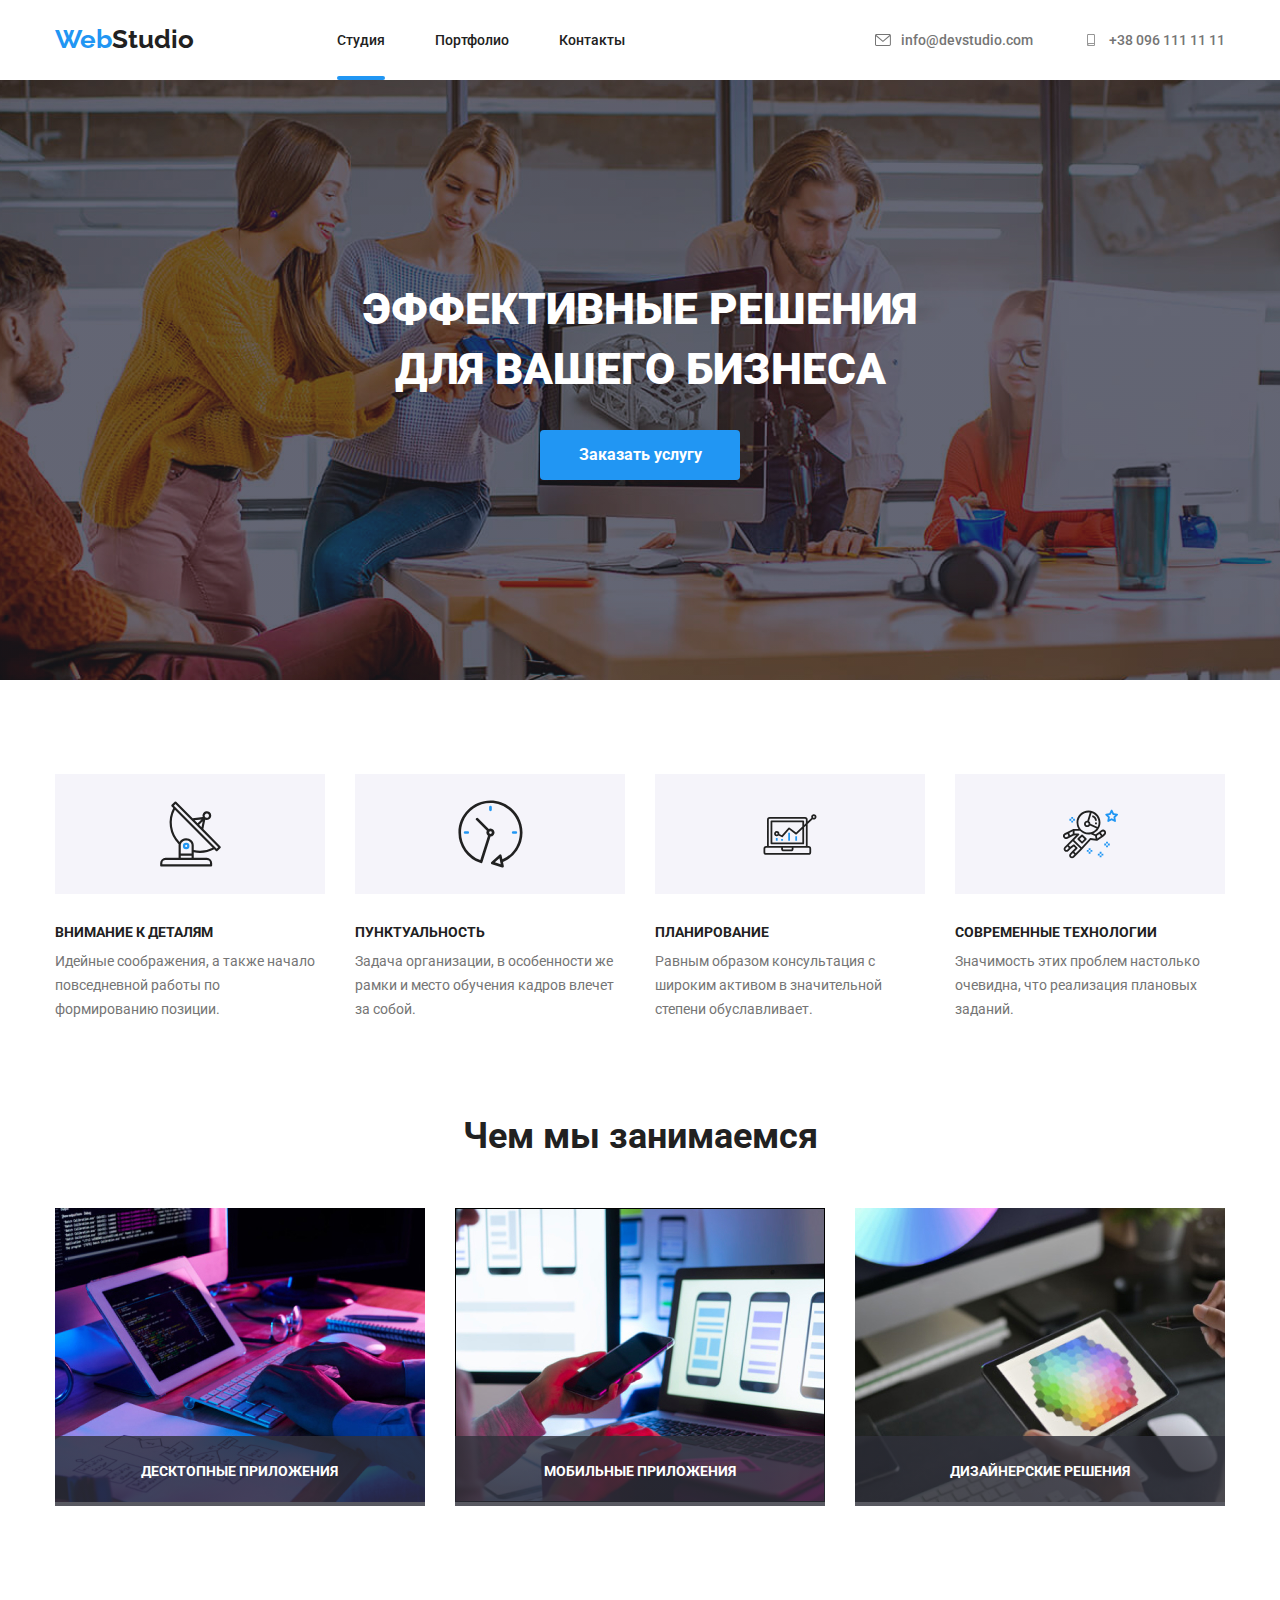
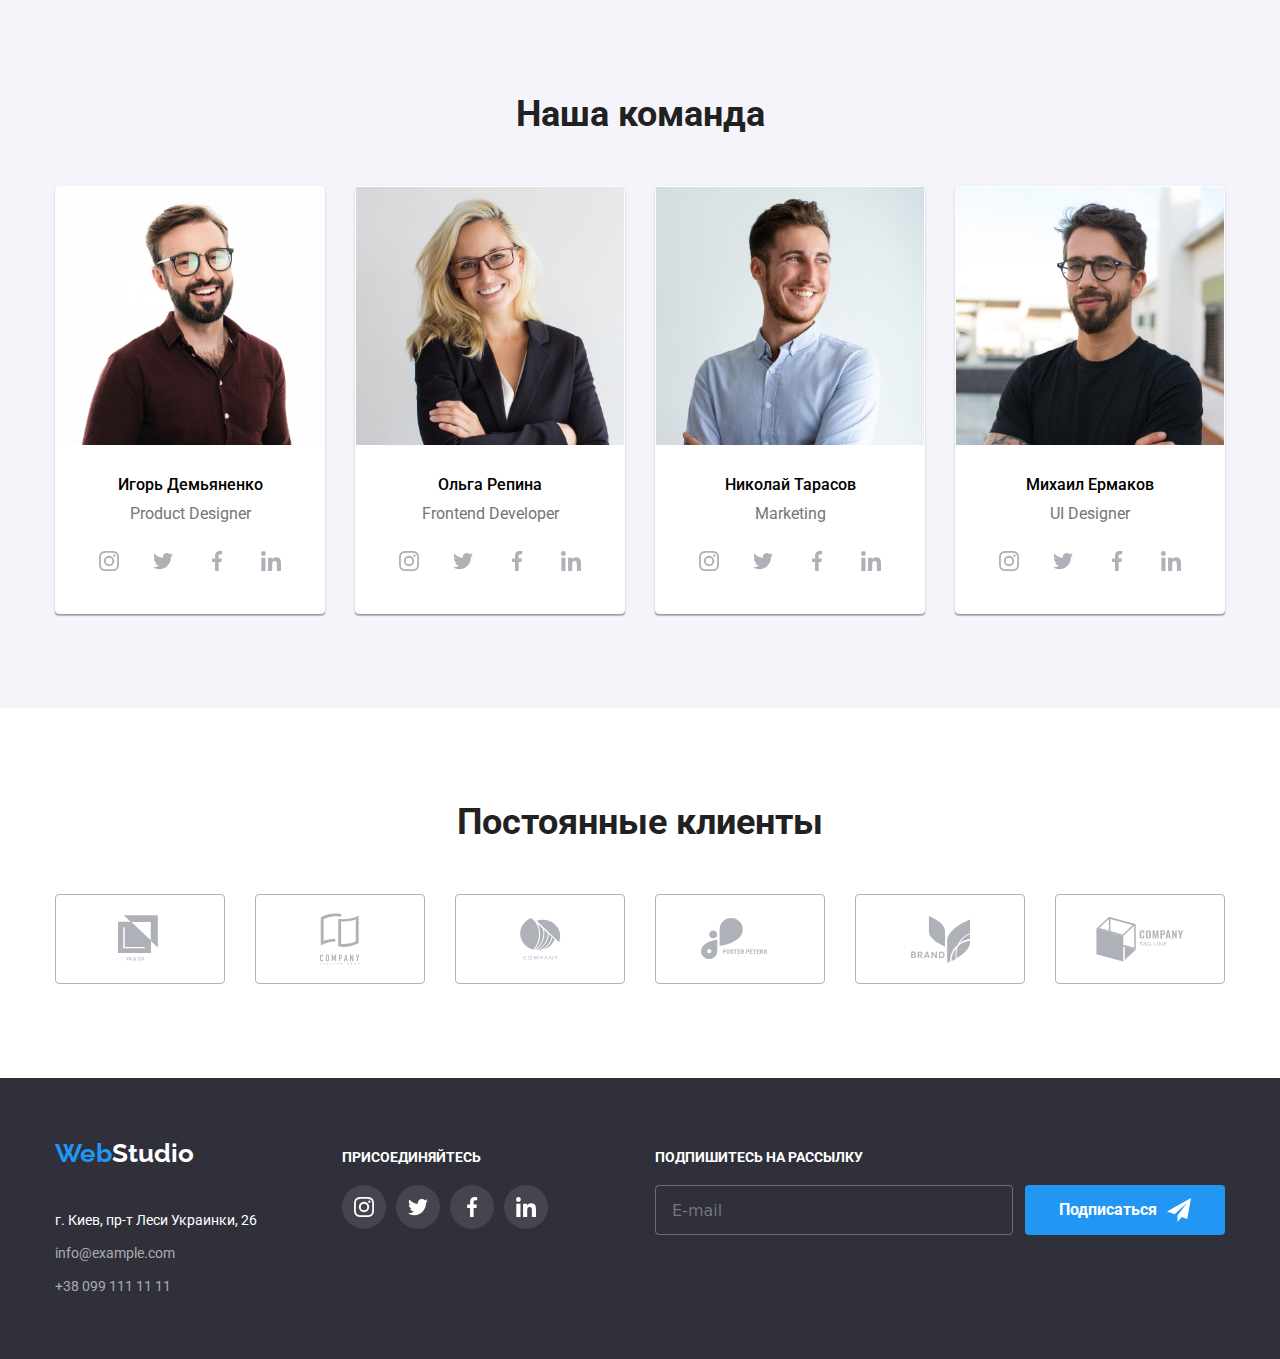
==== commit 8e432dd9: "собрал css в один файл" ====
--- a/index.html
+++ b/index.html
@@ -445,7 +445,7 @@
     <footer class="page-footer">
         <div class="conteiner foot">
         <div>
-            <a class="logo-foot" href="./index.html"><span class="logo-first">Web</span>Studio</a>
+            <a class="foot-logo" href="./index.html"><span class="logo__image">Web</span>Studio</a>
         <address>
             <!-- вариант 2
                         <a href="#">г. Киев, пр-т Леси Украинки, 26</a>
@@ -455,41 +455,41 @@
                     </ul> -->
             <!-- <p class="address">г. Киев, пр-т Леси Украинки, 26</p> -->
             <ul class="contact-list">
-                <li>г. Киев, пр-т Леси Украинки, 26</li>
+                <li class="contact-list__city">г. Киев, пр-т Леси Украинки, 26</li>
                 <li>info@example.com</li>
-                <li>+38 099 111 11 11</li>
+                <li class="contact-list__tel">+38 099 111 11 11</li>
             </ul>
         </address>
     </div>
         <div class="join">
-            <p class="join-them">присоединяйтесь</p>
+            <p class="join__text">присоединяйтесь</p>
             <ul class="join-list">
-                <li class="join-item">
-                    <a class="join-link" href="#"><svg class="icon-regular" width="20px" height="20px">
+                <li class="join-list__item">
+                    <a class="join-list__link" href="#"><svg class="icon-regular" width="20px" height="20px">
                     <use href="./images/symbol-defs.svg#instagram">
                 
                     </use>
                 </svg>
             </a>
         </li>
-                <li class="join-item">
-                    <a class="join-link" href="#"><svg class="icon-regular" width="20px" height="20px">
+                <li class="join-list__item">
+                    <a class="join-list__link" href="#"><svg class="icon-regular" width="20px" height="20px">
                     <use href="./images/symbol-defs.svg#twitter">
                 
                     </use>
                 </svg>
             </a>
         </li>
-                <li class="join-item">
-                    <a class="join-link" href="#"><svg class="icon-regular" width="20px" height="20px">
+                <li class="join-list__item">
+                    <a class="join-list__link" href="#"><svg class="icon-regular" width="20px" height="20px">
                     <use href="./images/symbol-defs.svg#facebook">
                 
                     </use>
                 </svg>
             </a>
         </li>
-                <li class="join-item">
-                    <a class="join-link" href="#"><svg class="icon-regular" width="20px" height="20px">
+                <li class="join-list__item">
+                    <a class="join-list__link" href="#"><svg class="icon-regular" width="20px" height="20px">
                     <use href="./images/symbol-defs.svg#linkedin">
                 
                     </use>
@@ -499,12 +499,12 @@
             </ul>
         </div>
         <div class="sign">
-            <p class="sign-title">Подпишитесь на рассылку</p>
+            <p class="sign__title">Подпишитесь на рассылку</p>
             <form class="form-foot">
-                <div class="form-foot-items">
-                <input type="email" name="sign-mail" id="sign-mail" placeholder="E-mail">
-                <button class="btn-sign" type="submit">Подписаться
-                    <svg class="sign-icon" width="24px" height="24px">
+                <div class="form-foot__items">
+                <input class="form-foot__mail" type="email" name="sign-mail" id="sign-mail" placeholder="E-mail">
+                <button class="form-foot__btn" type="submit">Подписаться
+                    <svg class="form-foot__icon" width="24px" height="24px">
                     <use href="./images/symbol-defs.svg#icon-send">
 
                     </use>
--- a/css/main.css
+++ b/css/main.css
@@ -1,3 +1,4 @@
+ /* основные стили */
 
 .visually-hidden{
     position: absolute;
@@ -12,8 +13,6 @@
     overflow: hidden;
 }
 
-/* основные стили */
-
 .conteiner{
     width: 1200px;
     padding: 0 15px;
@@ -36,7 +35,7 @@
     padding: 0px;
 }
 
-        /* Header */
+ /* Header */
 
 
 .logo{
@@ -180,7 +179,7 @@
           /* MAIN */
 
 
-/* HERO */
+ /* HERO */
 
 .hero{
     padding-bottom: 200px;
@@ -227,7 +226,7 @@
      
 }
 
-/* ADVANT */
+ /* ADVANT */
 
 .advant{
     padding-top: 94px;
@@ -285,7 +284,7 @@
     color: var(--gray);
 }
 
-/* ABOUT */
+ /* ABOUT */
 
 .about__title,
 .page-team__title{
@@ -347,7 +346,7 @@
 
 }
 
-/* TEAM  */
+ /* TEAM  */
 
 .page-team{
     padding-top: 94px;
@@ -436,7 +435,7 @@
 
 }
 
-/* REGULAR */
+ /* REGULAR */
 
 .page-regular{
     padding-top: 94px;
@@ -486,7 +485,7 @@
     color: currentColor;
 }
 
-/* MODAL */
+ /* MODAL */
 
 .backdrop{
     position: fixed;
@@ -538,7 +537,7 @@
     left: 0px;
 }
 
-/* FORM */
+ /* FORM */
 
 .form__title{
     font-family: 'Roboto', sans-serif;
@@ -685,9 +684,136 @@
     color: var(--white);
 }
 
-/* PORTFOLIO */
-
-      /* FOOTER */
+ /* PORTFOLIO */
+
+.page-header__portfolio{
+    border-bottom: 1px solid var(--border-head);
+    max-width: 1600px;
+    margin-left: auto;
+    margin-right: auto;
+}
+
+ /* HERO_PORTFOLIO */
+
+.portfolio{
+    padding-top: 94px;
+    padding-bottom: 94px;
+}
+
+.portfolio__list{
+    display: flex;
+    justify-content: center;
+    margin: 0 auto;
+    padding-bottom: 16px;
+}
+
+.portfolio__items{
+    display: inline-flex;
+    margin-right: 8px;
+
+}
+
+
+.portfolio__btn{
+    display: inline-block;
+    border: none;
+    font-family: 'Roboto', sans-serif;
+    font-weight: 500;
+    font-size: 16px;
+    line-height: 1.625;
+    padding: 6px 22px;
+    background: var(--background-buton);
+    transition: background var(--time-function) var(--time), color var(--time-function) var(--time), box-shadow var(--time-function) var(--time);
+
+}
+
+.portfolio__btn:hover,
+.portfolio__btn:focus{
+    background: var(--blue);
+    color: var(--white);
+    border-radius: 4px;
+    box-shadow: 0px 3px 1px rgba(0, 0, 0, 0.1), 0px 1px 2px rgba(0, 0, 0, 0.08), 0px 2px 2px rgba(0, 0, 0, 0.12);
+}
+
+ /* PORTFOLIO_CARD */
+
+.card-list{
+    display: flex;
+    flex-wrap: wrap;
+    margin-right: -30px;
+    margin-bottom: -30px;
+    padding-top: 34px;
+
+}
+
+.card-list__item{
+    flex-basis: calc(100% / 3 - 30px);
+    margin-right: 30px;
+    margin-bottom: 30px;
+    border: 1px solid var(--border);
+    
+}
+
+.card-list__item:hover .overlay{
+    transform: translateY(0);
+}
+
+.card-list__item:hover,
+.card-list__item:focus{
+    box-shadow: 0px 1px 1px rgba(0, 0, 0, 0.12), 0px 4px 4px rgba(0, 0, 0, 0.06), 1px 4px 6px rgba(0, 0, 0, 0.16);
+    
+}
+
+.card-list__tumb{
+    position: relative;
+    overflow: hidden;
+}
+
+.overlay{
+    position: absolute;
+    top: 0px;
+    left: 0px;
+    height: 100%;
+    width: 100%;
+    padding: 63px 24px;
+    transform: translateY(100%);
+    transition: transform var(--time) var(--time-function);
+    background-image: linear-gradient( to right, var(--bacground-card), var(--bacground-card));
+    
+    /* или вместо background-image   */
+    /* opacity: 0.9; */
+    /* background-color: var(--blue); */
+}
+
+.overlay__text{
+    font-family: 'Roboto', sans-serif;
+    font-weight: 400;
+    font-size: 18px;
+    line-height: 1.555;
+    color: var(--white);
+}
+
+.card-element{
+    padding: 20px 24px;
+}
+
+.card-element__title{
+    font-family: 'Roboto', sans-serif;
+    font-weight: 500;
+    font-size: 18px;
+    line-height: 2;
+    color: var(--black);
+}
+
+.card-element__descript{
+    font-family: 'Roboto', sans-serif;
+    font-weight: 500;
+    font-size: 16px;
+    line-height: 1.875;
+    color: var(--gray);
+}
+
+ /* FOOTER */
 
 .page-footer{
     background-color: var(--background-foot);
@@ -712,6 +838,43 @@
 
 }
 
+.foot-logo{
+    display: inline-block;
+    font-family: 'Raleway', sans-serif;
+    font-weight: bold;
+    font-size: 26px;
+    line-height: 1.192;
+    color: var(--white);
+    margin-bottom: 20px;
+
+}
+
+ /* contact */
+
+.contact-list{
+    font-family: 'Roboto', sans-serif;
+    font-weight: 400;
+    font-size: 14px;
+    line-height: 1.714;
+    color: var(--gray-op60);
+}
+
+.contact-list__city{
+    font-family: 'Roboto', sans-serif;
+    font-weight: 400;
+    font-size: 14px;
+    line-height: 1.714;
+    color: var(--white);
+    margin-top: 20px;
+    margin-bottom: 9px;
+}
+
+.contact-list__tel{
+    margin-top: 9px;
+}
+
+ /* join */
+
 .join{
     display: flex;
     flex-wrap: wrap;
@@ -722,11 +885,7 @@
     width: 206px;
 }
 
-.join-item{
-    margin-right: 10px;
-}
-
-.join-them{
+.join__text{
     font-family: 'Roboto', sans-serif;
     font-weight: bold;
     font-size: 14px;
@@ -743,7 +902,11 @@
     
 }
 
-.join-link{
+.join-list__item{
+    margin-right: 10px;
+}
+
+.join-list__link{
     height: 44px;
     width: 44px;
     display: flex;
@@ -755,44 +918,12 @@
     transition: background-color var(--time-function) var(--time);
 }
 
-.join-link:hover,
-.join-link:focus{
+.join-list__link:hover,
+.join-list__link:focus{
     background-color: var(--blue);
 }
 
-.logo-foot{
-    display: inline-block;
-    width: 145px;
-    height: 31px;
-    font-family: 'Raleway', sans-serif;
-    font-weight: bold;
-    font-size: 26px;
-    line-height: 1.192;
-    color: var(--white);
-    margin-bottom: 20px;
-}
-
-.contact-list > li:first-child{
-    font-family: 'Roboto', sans-serif;
-    font-weight: 400;
-    font-size: 14px;
-    line-height: 1.714;
-    color: var(--white);
-    margin-top: 20px;
-    margin-bottom: 9px;
-}
-
-.contact-list > li:last-child{
-    margin-top: 9px;
-}
-
-.contact-list{
-    font-family: 'Roboto', sans-serif;
-    font-weight: 400;
-    font-size: 14px;
-    line-height: 1.714;
-    color: var(--gray-op60);
-}
+ /* sign */
 
 .sign{
     display: flex;
@@ -800,13 +931,7 @@
     margin-left: 93px;
 }
 
-.form-foot-items{
-    display: flex;
-    justify-content: center;
-    align-items: center;
-}
-
-.sign-title{
+.sign__title{
     font-family: 'Roboto', sans-serif;
     font-weight: bold;
     font-size: 14px;
@@ -814,14 +939,15 @@
     margin-bottom: 20px;
     text-transform: uppercase;
     color: var(--white);
-    
-}
-
-.sign-icon{
-    margin-left: 10px;
-}
-
-.btn-sign{
+}
+
+.form-foot__items{
+    display: flex;
+    justify-content: center;
+    align-items: center;
+}
+
+.form-foot__btn{
     display: flex;
     justify-content: center;
     align-items: center;
@@ -843,7 +969,7 @@
 }
 
 
-.sign input{
+.form-foot__mail{
     padding: 15px 16px;
     border: 1px solid rgba(255, 255, 255, 0.3);
     border-radius: 4px;
@@ -854,3 +980,7 @@
 
 }
 
+.form-foot__icon{
+    margin-left: 10px;
+}
+
